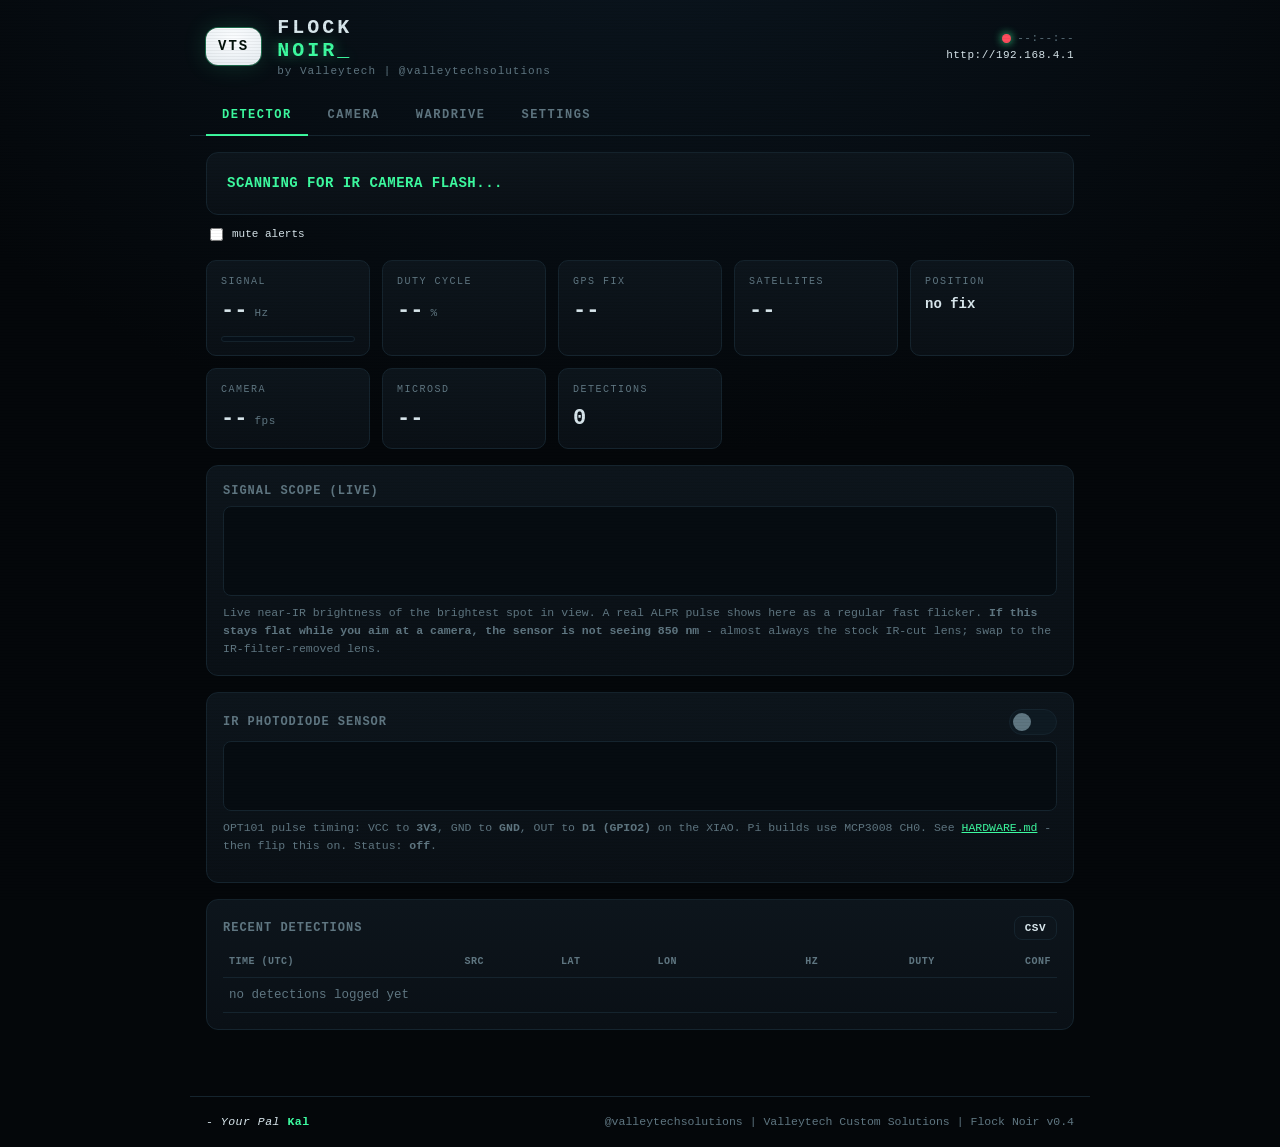
==== web/index.html @ d38ac33b "Keep the mobile dashboard within the viewport across system fonts" ====
<!doctype html><html lang="en"><head>
<meta charset="utf-8"><meta name="viewport" content="width=device-width,initial-scale=1">
<title>Flock Noir</title>
<style>
:root{
 --bg:#04070a; --panel:#0a1016; --panel2:#0d151c; --line:#15242e;
 --ink:#d8e6ec; --mut:#5f7681; --green:#3dfba0; --green-d:#1f7d54;
 --amber:#ffcb57; --red:#ff4d5e; --blue:#57b6ff;
 --mono:'JetBrains Mono','SFMono-Regular',ui-monospace,Menlo,Consolas,monospace;
}
*{box-sizing:border-box}
html,body{margin:0}
body{background:radial-gradient(120% 90% at 50% -10%,#0b1620 0%,var(--bg) 55%);
 color:var(--ink);font:14px/1.5 var(--mono);min-height:100vh;-webkit-font-smoothing:antialiased}
body::after{content:"";position:fixed;inset:0;pointer-events:none;z-index:9;
 background:repeating-linear-gradient(0deg,rgba(0,0,0,.16) 0 1px,transparent 1px 3px);opacity:.30}
a{color:var(--green)}
.wrap{max-width:900px;margin:0 auto;padding:0 16px 40px}

/* ---- top bar ---- */
header{display:flex;align-items:center;gap:16px;padding:16px 16px 12px;max-width:900px;margin:0 auto}
.brand-plate{flex:0 0 auto;background:radial-gradient(120% 120% at 50% 30%,#fbfdff 0%,#e8eef2 60%,#c9d3da 100%);
 border-radius:12px;padding:8px 12px;display:flex;align-items:center;justify-content:center;
 box-shadow:0 0 0 1px rgba(61,251,160,.35),0 0 24px rgba(61,251,160,.16),inset 0 1px 0 rgba(255,255,255,.7)}
.brand-plate img{height:52px;display:block}
.brand-txt{display:flex;flex-direction:column;line-height:1.15}
.brand-txt .co{font-size:20px;font-weight:800;letter-spacing:3px}
.brand-txt .pr{font-size:20px;font-weight:800;letter-spacing:3px;color:var(--green);
 text-shadow:0 0 14px rgba(61,251,160,.45)}
.brand-txt .pr .cur{animation:blink 1.1s steps(1) infinite}
.brand-txt .tag{font-size:11px;color:var(--mut);letter-spacing:1px;margin-top:3px}
.status{margin-left:auto;text-align:right;font-size:11px;color:var(--mut);letter-spacing:.5px}
.status .led{display:inline-block;width:9px;height:9px;border-radius:50%;background:var(--green-d);
 box-shadow:0 0 8px var(--green);margin-right:6px;vertical-align:middle}
.status .ip{color:var(--ink)}
@keyframes blink{50%{opacity:0}}

/* ---- tabs ---- */
.tabs{display:flex;gap:4px;border-bottom:1px solid var(--line);max-width:900px;margin:6px auto 0;padding:0 16px}
.tab{appearance:none;background:none;border:0;color:var(--mut);font:600 12px var(--mono);letter-spacing:1.5px;
 padding:12px 16px;cursor:pointer;border-bottom:2px solid transparent;margin-bottom:-1px}
.tab:hover{color:var(--ink)}
.tab.on{color:var(--green);border-bottom-color:var(--green)}
@media(max-width:480px){
 .tab{padding:12px 10px;font-size:11px}
 .row-head{flex-wrap:wrap;gap:6px}
 header{flex-wrap:wrap;gap:12px}
 .brand-txt{min-width:0;flex:1}
 .brand-txt .tag{overflow-wrap:anywhere}
 .status{flex-basis:100%;display:flex;justify-content:space-between;gap:8px;text-align:left}
 .grid>.field{min-width:0}
}

/* ---- cards / tiles ---- */
.card{background:linear-gradient(180deg,var(--panel2),var(--panel));border:1px solid var(--line);
 border-radius:12px;padding:16px;margin-top:16px}
.banner{border-radius:12px;padding:20px;margin-top:16px;border:1px solid var(--line);
 background:linear-gradient(180deg,var(--panel2),var(--panel));font-weight:700;letter-spacing:.5px;
 display:flex;align-items:center;gap:12px}
.banner .ico{font-size:22px}
.banner.clear{color:var(--green)}
.banner.clear .ico{color:var(--green-d)}
.banner.alert{background:linear-gradient(180deg,#2a0d12,#1a070b);border-color:var(--red);color:#ffd7db;
 animation:alarm 1s infinite}
@keyframes alarm{0%,100%{box-shadow:0 0 0 0 rgba(255,77,94,.55)}50%{box-shadow:0 0 0 10px rgba(255,77,94,0)}}
.grid{display:grid;grid-template-columns:repeat(auto-fit,minmax(150px,1fr));gap:12px;margin-top:16px}
.tile{background:linear-gradient(180deg,var(--panel2),var(--panel));border:1px solid var(--line);
 border-radius:10px;padding:13px 14px}
.tile .k{color:var(--mut);font-size:10px;letter-spacing:1.5px;text-transform:uppercase}
.tile .v{font-size:22px;font-weight:700;margin-top:5px}
.tile .v small{font-size:11px;color:var(--mut);font-weight:400;letter-spacing:.5px}
.tile.pos .v{font-size:14px}
.bar{height:6px;border-radius:6px;background:#071019;overflow:hidden;margin-top:9px;border:1px solid var(--line)}
.bar>i{display:block;height:100%;width:0;background:linear-gradient(90deg,var(--green-d),var(--green),var(--amber),var(--red));
 transition:width .3s}
.ok{color:var(--green)}.no{color:var(--red)}.dim{color:var(--mut)}

table{width:100%;border-collapse:collapse;font-size:12.5px;margin-top:4px}
th,td{text-align:left;padding:8px 6px;border-bottom:1px solid var(--line)}
th{color:var(--mut);font-weight:600;letter-spacing:.5px;text-transform:uppercase;font-size:10px}
td.right,th.right{text-align:right}
.row-head{display:flex;align-items:center;margin-bottom:6px}
.row-head strong{letter-spacing:1px;font-size:12px;color:var(--mut);text-transform:uppercase}

.btn{appearance:none;display:inline-block;padding:8px 14px;border:1px solid var(--line);border-radius:8px;
 color:var(--ink);text-decoration:none;background:var(--panel2);font:600 12px var(--mono);letter-spacing:.5px;cursor:pointer}
.btn:hover{border-color:var(--green);color:var(--green)}
.btn.primary{background:var(--green);color:#04120b;border-color:var(--green)}
.btn.primary:hover{filter:brightness(1.1);color:#04120b}
.btn.ghost{background:none}
.btn.sm{padding:5px 10px;font-size:11px}

/* ---- settings ---- */
.field{margin:14px 0}
.field label{display:block;color:var(--mut);font-size:11px;letter-spacing:1px;text-transform:uppercase;margin-bottom:6px}
input[type=text],input[type=number],select,textarea{width:100%;background:#060c11;border:1px solid var(--line);border-radius:8px;
 color:var(--ink);font:13px var(--mono);padding:9px 10px}
input[type=text]:focus,input[type=number]:focus,select:focus,textarea:focus{outline:none;border-color:var(--green)}
textarea{resize:vertical;min-height:52px}
.switch{position:relative;display:inline-block;width:48px;height:26px}
.switch input{display:none}
.slider{position:absolute;inset:0;background:#0e1a22;border:1px solid var(--line);border-radius:26px;transition:.2s}
.slider:before{content:"";position:absolute;height:18px;width:18px;left:3px;top:3px;background:var(--mut);border-radius:50%;transition:.2s}
.switch input:checked+.slider{background:rgba(61,251,160,.18);border-color:var(--green)}
.switch input:checked+.slider:before{transform:translateX(22px);background:var(--green)}
.tone{border:1px solid var(--line);border-radius:10px;padding:12px;margin-top:12px;background:#070d12}
.tone.alert-on{border-color:var(--green);box-shadow:0 0 0 1px rgba(61,251,160,.25)}
.tone .thead{display:flex;align-items:center;gap:10px;margin-bottom:8px}
.tone .thead .idx{color:var(--mut);font-size:11px}
.tone .thead .grow{flex:1}
.radio{display:inline-flex;align-items:center;gap:6px;color:var(--mut);font-size:11px;cursor:pointer}
.radio input{accent-color:var(--green)}
.presets{display:flex;flex-wrap:wrap;gap:8px;margin-top:10px}
.chip{border:1px dashed var(--line);border-radius:20px;padding:5px 12px;font-size:11px;color:var(--mut);cursor:pointer;background:none}
.chip:hover{border-color:var(--green);color:var(--green)}
.hint{color:var(--mut);font-size:11.5px;line-height:1.6;margin-top:10px}
.hint code{color:var(--amber)}
.toast{position:fixed;bottom:20px;left:50%;transform:translateX(-50%) translateY(30px);opacity:0;
 background:var(--green);color:#04120b;font-weight:700;padding:10px 18px;border-radius:8px;transition:.25s;z-index:20}
.toast.show{opacity:1;transform:translateX(-50%) translateY(0)}

footer{max-width:900px;margin:26px auto 0;padding:16px;border-top:1px solid var(--line);
 display:flex;align-items:center;flex-wrap:wrap;gap:8px;color:var(--mut);font-size:11.5px}
footer .sig{color:var(--ink);font-style:italic;letter-spacing:.5px}
footer .sig b{color:var(--green);font-style:normal}
footer .spacer{flex:1}
/* ---- live camera view ---- */
.cam-wrap{position:relative;margin-top:14px;max-width:560px;background:#000;border:1px solid var(--line);
 border-radius:10px;overflow:hidden;aspect-ratio:4/3;display:flex;align-items:center;justify-content:center}
.cam-wrap #cam{width:100%;height:100%;object-fit:contain;image-rendering:pixelated;display:block}
.cam-wrap #cam:not([src]){opacity:0}
.cam-hud{position:absolute;top:0;left:0;right:0;display:flex;gap:8px;padding:8px 10px;font-size:11px;
 letter-spacing:1.5px;color:var(--green);pointer-events:none;
 background:linear-gradient(180deg,rgba(0,0,0,.55),transparent)}
.cam-hud .grow{flex:1}
.cam-mark{position:absolute;right:8px;bottom:8px;padding:3px 5px;border-radius:6px;opacity:.9;
 background:radial-gradient(120% 120% at 50% 40%,rgba(246,249,251,.9),rgba(219,227,233,.72));
 box-shadow:0 0 0 1px rgba(61,251,160,.35),0 1px 5px rgba(0,0,0,.5)}
.cam-mark img{height:18px;display:block}
.rec-bar{display:flex;align-items:center;gap:12px;margin-top:14px}
#recBtn.on{background:var(--red);border-color:var(--red);color:#fff;animation:alarm 1.2s infinite}
.recfile{display:flex;align-items:center;gap:10px;padding:7px 0;border-bottom:1px solid var(--line);color:var(--ink)}
.recfile a{margin-left:auto}
[hidden]{display:none!important}
</style></head><body>

<header>
  <div class="brand-plate"><img src="/logo.png" alt="Flock Noir"
       onerror="this.parentNode.innerHTML='<span style=&quot;color:#04120b;font-weight:800;letter-spacing:2px&quot;>VTS</span>'"></div>
  <div class="brand-txt">
    <span class="co">FLOCK</span>
    <span class="pr">NOIR<span class="cur">_</span></span>
    <span class="tag">by Valleytech | @valleytechsolutions</span>
  </div>
  <div class="status">
    <div><span class="led" id="led"></span><span id="clock">--:--:--</span></div>
    <div class="ip">http://192.168.4.1</div>
  </div>
</header>

<div class="tabs">
  <button class="tab on" data-tab="detector">DETECTOR</button>
  <button class="tab" data-tab="camera">CAMERA</button>
  <button class="tab" data-tab="wardrive">WARDRIVE</button>
  <button class="tab" data-tab="settings">SETTINGS</button>
</div>

<div class="wrap">
  <!-- ============ DETECTOR ============ -->
  <section id="detector">
    <div id="banner" class="banner clear">
      <span id="bannerTxt">SCANNING FOR IR CAMERA FLASH...</span></div>

    <div style="display:flex;align-items:center;gap:16px;margin-top:10px;font-size:11px;color:var(--mut);flex-wrap:wrap">
      <label class="radio" style="color:var(--ink)"><input type="checkbox" id="mute"> mute alerts</label>
      <span id="sysInfo"></span>
    </div>

    <div class="grid">
      <div class="tile"><div class="k">Signal</div><div class="v" id="freq">--<small> Hz</small></div>
        <div class="bar"><i id="conf"></i></div></div>
      <div class="tile"><div class="k">Duty Cycle</div><div class="v" id="duty">--<small> %</small></div></div>
      <div class="tile"><div class="k">GPS Fix</div><div class="v" id="fix">--</div></div>
      <div class="tile"><div class="k">Satellites</div><div class="v" id="sats">--</div></div>
      <div class="tile pos"><div class="k">Position</div><div class="v" id="pos">no fix</div></div>
      <div class="tile"><div class="k">Camera</div><div class="v" id="fps">--<small> fps</small></div></div>
      <div class="tile"><div class="k">microSD</div><div class="v" id="sd">--</div></div>
      <div class="tile"><div class="k">Detections</div><div class="v" id="count">0</div></div>
    </div>

    <div class="card">
      <div class="row-head"><strong>Signal scope (live)</strong>
        <span style="flex:1"></span>
        <span class="dim" id="sigMeta" style="font-size:11px"></span></div>
      <canvas id="wave" width="880" height="90"
        style="width:100%;height:90px;display:block;background:#060c11;border:1px solid var(--line);border-radius:8px"></canvas>
      <div class="hint" style="margin-top:8px">Live near-IR brightness of the brightest spot in view. A real ALPR pulse
        shows here as a regular fast flicker. <b>If this stays flat while you aim at a camera, the sensor is not seeing
        850 nm</b> - almost always the stock IR-cut lens; swap to the IR-filter-removed lens.</div>
    </div>

    <div class="card">
      <div class="row-head"><strong>IR photodiode sensor</strong>
        <span style="flex:1"></span>
        <span class="dim" id="irMeta" style="font-size:11px;margin-right:12px"></span>
        <label class="switch"><input type="checkbox" id="irEn"><span class="slider"></span></label></div>
      <canvas id="irwave" width="880" height="70"
        style="width:100%;height:70px;display:block;background:#060c11;border:1px solid var(--line);border-radius:8px"></canvas>
      <div class="hint" style="margin-top:8px">OPT101 pulse timing: VCC to <b>3V3</b>, GND to <b>GND</b>, OUT to
        <b>D1 (GPIO2)</b> on the XIAO. Pi builds use MCP3008 CH0. See <a href="https://github.com/valleytechsolutions/Flock-Noir/blob/main/HARDWARE.md">HARDWARE.md</a> -
        then flip this on. Status: <b id="irStat">off</b>.</div>
      <div class="hint" id="irHealth"></div>
    </div>

    <div class="card">
      <div class="row-head"><strong>Recent detections</strong>
        <span class="spacer" style="flex:1"></span>
        <a class="btn sm" href="/api/log" download>CSV</a></div>
      <table><thead><tr><th>Time (UTC)</th><th>Src</th><th>Lat</th><th>Lon</th>
        <th class="right">Hz</th><th class="right">Duty</th><th class="right">Conf</th></tr></thead>
        <tbody id="rows"><tr><td colspan="7" class="dim">no detections logged yet</td></tr></tbody></table>
    </div>
  </section>

  <!-- ============ CAMERA ============ -->
  <section id="camera" hidden>
    <div class="card">
      <div class="row-head"><strong>Live NIR view</strong><span style="flex:1"></span>
        <button class="btn primary" id="camBtn">START LIVE VIEW</button></div>
      <div class="hint" style="margin-top:0">The camera runs grayscale at low fixed exposure <i>for detection</i>, so this is
        a <b>near-infrared view</b> - bright blobs are IR / light sources. Point it at a suspected ALPR and watch
        for a fast-flickering hot spot. Refreshes a few frames/sec so detection keeps running.</div>
      <div class="cam-wrap" id="camWrap">
        <img id="cam" alt="">
        <div class="cam-hud"><span id="camState">OFFLINE</span><span class="grow"></span><span id="camFps"></span></div>
        <div class="cam-mark"><img src="/logo.png" alt="VTS"></div>
      </div>

      <div class="rec-bar">
        <button class="btn" id="recBtn">REC</button>
        <label class="radio" style="color:var(--ink)"><input type="checkbox" id="recAudio"> with audio</label>
        <span id="recStat" class="dim" style="margin-left:auto"></span>
      </div>
      <div class="hint" style="margin-top:8px">Records to SD as MJPEG <b>AVI</b> (plays in VLC). "With audio" also
        writes a matching <b>WAV</b> from the onboard mic (same name) - combine them in any editor. Recording
        is the NIR view, same as above.</div>

      <div class="row-head" style="margin-top:14px"><strong>Recordings</strong>
        <span style="flex:1"></span><button class="btn sm ghost" id="recsRefresh">refresh</button></div>
      <div id="recsList" class="hint">-</div>
    </div>
  </section>

  <!-- ============ WARDRIVE ============ -->
  <section id="wardrive" hidden>
    <div class="card" id="radioCard" hidden>
      <div class="row-head"><strong>Radio intelligence</strong><span style="flex:1"></span><span id="radioHealth" class="dim"></span></div>
      <div class="hint">Passive WiFi and BLE signatures, drone Remote ID, and IR evidence in one session.
        <b>Field mode turns off the hotspot</b> and hops channels 1-11. Hold <b>BOOT for 1.5 seconds</b>
        to restore this dashboard. IR sampling continues in both modes.</div>
      <div class="grid">
        <div class="field"><label for="radioMode">Radio mode</label><select id="radioMode"><option value="dashboard">Dashboard</option><option value="field">Field / channel hopping</option></select></div>
        <div class="field"><label for="radioChannel">Dashboard channel (1-11)</label><input id="radioChannel" type="number" min="1" max="11" value="1"></div>
      </div>
      <div style="display:flex;gap:18px;margin-top:12px;flex-wrap:wrap">
        <label><input type="checkbox" id="radioBle" checked> BLE scanning</label>
        <label><input type="checkbox" id="radioCapture"> Save packet captures to SD</label>
      </div>
      <div class="field" style="margin-top:14px"><label for="radioWatch">Additional watchlist (one per line)</label>
        <textarea id="radioWatch" rows="3" maxlength="1024" placeholder="oui:B4:1E:52&#10;name:Penguin&#10;cid:034D&#10;svc:FC81"></textarea></div>
      <div class="field" style="margin-top:12px"><label for="radioTarget">Track a MAC address (RSSI tone; empty to stop)</label>
        <input id="radioTarget" type="text" maxlength="17" placeholder="AA:BB:CC:DD:EE:FF"></div>
      <div style="display:flex;gap:10px;flex-wrap:wrap;margin-top:14px">
        <button class="btn primary" id="radioSave">APPLY RADIO SETTINGS</button>
        <a class="btn" href="/api/radio/log" download>Radio events</a>
        <a class="btn" href="/api/radio/pcap" download>WiFi PCAP</a>
        <a class="btn" href="/api/radio/ble" download>BLE advertisements</a>
        <button class="btn ghost" id="radioFilesBtn">Saved sessions</button>
      </div>
      <div class="hint" id="radioCounts"></div><div class="hint" id="radioFiles"></div>
      <div style="overflow-x:auto"><table><thead><tr><th>Device / name</th><th>Evidence</th><th>RSSI</th><th>Age</th></tr></thead><tbody id="radioRows"></tbody></table></div>
      <div class="hint">OUI and company IDs are shared by unrelated devices. RSSI indicates received signal strength, not distance.
        An IR timing match plus a nearby radio candidate does not establish that they are the same device.</div>
      <div class="hint">Inspired by <a href="https://colonelpanic.tech/" target="_blank" rel="noopener">Colonel Panic</a> and
        <a href="https://github.com/colonelpanichacks/oui-spy-unified-blue" target="_blank" rel="noopener">OUI Spy Unified Blue</a>.</div>
    </div>
    <div class="card">
      <div class="row-head"><strong>WiFi wardriver (WiGLE)</strong>
        <span style="flex:1"></span>
        <label class="switch"><input type="checkbox" id="wdEn"><span class="slider"></span></label></div>
      <div class="hint" style="margin-top:0">Logs nearby 2.4&nbsp;GHz WiFi APs to a
        <b>separate</b> WiGLE-format CSV (<code>/wardrive/wigle_*.csv</code>), GPS-tagged -
        upload straight to wigle.net. Runs alongside IR detection. Dashboard mode pauses
        full-channel surveys while a phone is connected; current-channel sniffing continues.
        In field mode, beacons are logged as the radio hops. Enable this toggle before driving.</div>

      <div class="grid">
        <div class="tile"><div class="k">APs (last scan)</div><div class="v" id="wdTotal">--</div></div>
        <div class="tile"><div class="k">New (last scan)</div><div class="v" id="wdNew">--</div></div>
        <div class="tile"><div class="k">Rows logged</div><div class="v" id="wdLogged">0</div></div>
        <div class="tile"><div class="k">Status</div><div class="v" id="wdStat">idle</div></div>
      </div>

      <div style="margin-top:16px"><a class="btn" href="/api/wardrive.csv" download>WiGLE CSV</a></div>
      <div class="hint" id="wdFixNote"></div>
    </div>
  </section>

  <!-- ============ SETTINGS ============ -->
  <section id="settings" hidden>
    <div class="card">
      <div class="row-head"><strong>Buzzer &amp; alert tones</strong>
        <span style="flex:1"></span>
        <label class="switch"><input type="checkbox" id="buzEn"><span class="slider"></span></label></div>
      <div class="hint" style="margin-top:0">Plays the selected tone when an ALPR IR flash is detected. Use a
        <b>passive piezo buzzer</b> on <code>GPIO1 (D0)</code> to GND. Tones are stored on the device.</div>

      <div id="tones"></div>

      <div class="presets" id="presets"></div>

      <div style="margin-top:16px;display:flex;gap:10px">
        <button class="btn primary" id="save">SAVE TO DEVICE</button>
        <button class="btn ghost" id="addTone">+ ADD TONE</button>
      </div>

      <div class="hint"><b>RTTTL format:</b> <code>name:d=4,o=6,b=180:notes</code> -
        <code>d</code> default duration, <code>o</code> octave, <code>b</code> BPM; notes like
        <code>8c6</code>, <code>16g#</code>, <code>p</code> (pause), <code>.</code> dotted.
        Hit <b>Test</b> to preview any tone through the buzzer.</div>
    </div>
  </section>
</div>

<footer>
  <span class="sig">- Your Pal <b>Kal</b></span>
  <span class="spacer"></span>
  <span>@valleytechsolutions | Valleytech Custom Solutions | Flock Noir v0.4</span>
</footer>

<div class="toast" id="toast"></div>

<script>
const $=s=>document.querySelector(s), $$=s=>[...document.querySelectorAll(s)];
function fmt(x,d){return (x==null||isNaN(x))?'--':Number(x).toFixed(d);}
function toast(m){const t=$('#toast');t.textContent=m;t.classList.add('show');setTimeout(()=>t.classList.remove('show'),1600);}
const _wctx={};
function drawWaveOn(id,arr,color){
  const c=document.getElementById(id); if(!c)return;
  if(!_wctx[id])_wctx[id]=c.getContext('2d');
  const ctx=_wctx[id],W=c.width,H=c.height;
  ctx.clearRect(0,0,W,H);
  ctx.strokeStyle='rgba(95,118,129,.25)';ctx.lineWidth=1;
  ctx.beginPath();ctx.moveTo(0,H-1);ctx.lineTo(W,H-1);ctx.stroke();
  if(!arr||!arr.length)return;
  ctx.strokeStyle=color||'#3dfba0';ctx.lineWidth=2;ctx.beginPath();
  for(let i=0;i<arr.length;i++){
    const x=arr.length>1?i/(arr.length-1)*W:0;
    const y=H-4-(arr[i]/100)*(H-8);
    i?ctx.lineTo(x,y):ctx.moveTo(x,y);
  }
  ctx.stroke();
}

/* ---- tabs ---- */
const SECTIONS=['detector','camera','wardrive','settings'];
$$('.tab').forEach(b=>b.onclick=()=>{
  $$('.tab').forEach(x=>x.classList.toggle('on',x===b));
  SECTIONS.forEach(s=>$('#'+s).hidden = b.dataset.tab!==s);
  if(b.dataset.tab!=='camera') camStop();     // don't stream when not viewing
  if(b.dataset.tab==='camera') loadRecs();
  if(b.dataset.tab==='settings') loadSettings();
});

/* ---- recording ---- */
async function loadRecs(){
  try{const a=await (await fetch('/api/recs',{cache:'no-store'})).json();
    $('#recsList').innerHTML = a.length ? a.map(f=>
      '<div class="recfile"><span>'+f.name+'</span><span class="dim">'+(f.size/1024).toFixed(0)+
      ' KB</span><a class="btn sm" href="/api/rec/get?f='+encodeURIComponent(f.name)+'" download>get</a></div>'
      ).join('') : '<span class="dim">no recordings yet</span>';
  }catch(e){}
}
$('#recsRefresh').onclick=loadRecs;
$('#recBtn').onclick=async()=>{
  const recording=$('#recBtn').classList.contains('on');
  if(!recording){
    const wa=$('#recAudio').checked?'1':'0';
    const r=await (await fetch('/api/rec',{method:'POST',
      headers:{'Content-Type':'application/x-www-form-urlencoded'},body:'action=start&audio='+wa})).json();
    if(r.ok){ if(!camOn)$('#camBtn').click(); }
    else toast('record failed - SD card in?');
  } else {
    await fetch('/api/rec',{method:'POST',
      headers:{'Content-Type':'application/x-www-form-urlencoded'},body:'action=stop'});
    setTimeout(loadRecs,700);
  }
};

/* ---- live camera view ---- */
let camOn=false, camFrames=0, camT0=0;
const camImg=$('#cam');
function camStop(){camOn=false;$('#camBtn').innerHTML='START LIVE VIEW';
  $('#camState').textContent='OFFLINE';$('#camFps').textContent='';camImg.removeAttribute('src');}
function camNext(){if(camOn)camImg.src='/api/frame.jpg?t='+Date.now();}
camImg.onload=()=>{if(!camOn)return;camFrames++;const n=performance.now();
  if(n-camT0>=1000){$('#camFps').textContent=camFrames+' fps';camFrames=0;camT0=n;}
  setTimeout(camNext,50);};
camImg.onerror=()=>{if(camOn)setTimeout(camNext,400);};
$('#camBtn').onclick=()=>{camOn=!camOn;
  if(camOn){$('#camBtn').innerHTML='STOP';$('#camState').textContent='LIVE';
    camT0=performance.now();camFrames=0;camNext();}
  else camStop();};
$('#wdEn').onchange=()=>fetch('/api/wardrive',{method:'POST',
  headers:{'Content-Type':'application/x-www-form-urlencoded'},
  body:'en='+($('#wdEn').checked?'1':'0')});
const post=(u,en)=>fetch(u,{method:'POST',headers:{'Content-Type':'application/x-www-form-urlencoded'},body:'en='+(en?'1':'0')});
$('#mute').onchange=()=>post('/api/mute',$('#mute').checked);
$('#irEn').onchange=()=>post('/api/irsensor',$('#irEn').checked);

/* ---- detector polling ---- */
let blink=0;
async function tick(){
  try{
    const s=await (await fetch('/api/status',{cache:'no-store'})).json();
    $('#led').style.background=(blink^=1)?'var(--green)':'var(--green-d)';
    const b=$('#banner');
    if(s.irDet){b.className='banner alert';
      $('#bannerTxt').textContent=(s.radioNearby?'IR + RADIO NEARBY':'IR TIMING MATCH')+'  -  '+fmt(s.irFreq,1)+' Hz, '+fmt(s.irDuty*100,0)+'% duty';}
    else if(s.detected){b.className='banner alert';
      $('#bannerTxt').textContent='CAMERA PULSE PATTERN  -  '+fmt(s.freq,1)+' Hz, '+fmt(s.duty*100,0)+'% duty, conf '+fmt(s.confidence,2);}
    else{b.className='banner clear';$('#bannerTxt').textContent='SCANNING FOR IR CAMERA FLASH...';}
    $('#freq').innerHTML=fmt(s.freq,1)+'<small> Hz</small>';
    $('#duty').innerHTML=fmt(s.duty*100,0)+'<small> %</small>';
    $('#conf').style.width=Math.round((s.confidence||0)*100)+'%';
    // GPS health: chars prove the module is wired + talking
    if(!(s.gpsChars>0)) $('#fix').innerHTML='<span class="no">NO DATA</span>';
    else if(s.fix)      $('#fix').innerHTML='<span class="ok">FIX</span>';
    else                $('#fix').innerHTML='<span style="color:var(--amber)">acquiring</span>';
    $('#sats').innerHTML=(s.sats??'--')+' <small style="color:var(--mut)">hdop '+fmt(s.hdop,1)+'</small>';
    $('#pos').textContent=s.fix?(fmt(s.lat,6)+', '+fmt(s.lon,6)):(s.gpsChars>0?'searching...':'no gps');
    // live signal scope (camera)
    drawWaveOn('wave',s.wave||[],'#3dfba0');
    $('#sigMeta').textContent='amp '+(s.amp??0)+'  |  '+fmt(s.freq,1)+' Hz';
    // IR photodiode sensor
    if(document.activeElement!==$('#irEn'))$('#irEn').checked=!!s.irEn;
    drawWaveOn('irwave',s.irWave||[],s.irDet?'#ff4d5e':'#57b6ff');
    $('#irMeta').textContent=(s.irEn?('amp '+(s.irAmp??0)+'  |  '+fmt(s.irFreq,1)+' Hz'):'');
    $('#irStat').innerHTML = !s.irEn ? 'off'
      : (s.irDet ? '<span class="no">PULSE DETECTED</span>'
        : (s.irPresent ? '<span class="ok">sampling - verify response to light</span>'
          : '<span style="color:var(--amber)">armed - no sensor signal</span>'));
    $('#irHealth').textContent=s.irSampleHz==null?'':
      'Sampling '+fmt(s.irSampleHz,0)+' Hz | pulse '+fmt(s.irPulseMs,1)+' ms | raw '+s.irRaw+
      ' | baseline '+s.irBaseline+' | noise '+fmt(s.irNoise,1)+' | gaps '+s.irGaps+
      (s.irClipped?' | ADC CLIPPING - reduce incoming light':'');
    // system / QoL
    if(document.activeElement!==$('#mute'))$('#mute').checked=!!s.muted;
    const up=s.uptime||0, hh=Math.floor(up/3600), mm=Math.floor((up%3600)/60);
    $('#sysInfo').textContent='uptime '+hh+'h '+mm+'m  |  SD '+(s.sdFree??'?')+'/'+(s.sdTotal??'?')+' MB free';
    $('#fps').innerHTML=fmt(s.fps,0)+'<small> fps</small>';
    $('#sd').innerHTML=s.sd?'<span class="ok">ready</span>':'<span class="no">no card</span>';
    $('#count').textContent=s.logged??0;
    // recording button/state
    if(s.rec){$('#recBtn').classList.add('on');
      $('#recBtn').innerHTML='STOP '+(s.recSecs||0)+'s';
      $('#recStat').textContent=(s.recAudio?'video+audio ':'video ')+(s.recFrames||0)+' frames';}
    else{$('#recBtn').classList.remove('on');$('#recBtn').innerHTML='REC';$('#recStat').textContent='';}
    // wardrive tiles
    $('#wdTotal').textContent=s.wdTotal??'--';
    $('#wdNew').textContent=s.wdNew??'--';
    $('#wdLogged').textContent=s.wdLogged??0;
    $('#wdStat').innerHTML=s.wd?(s.wdScan?'<span class="ok">scanning</span>':'<span class="ok">on</span>'):'<span class="dim">off</span>';
    if(document.activeElement!==$('#wdEn'))$('#wdEn').checked=!!s.wd;
    $('#wdFixNote').innerHTML=s.fix?'':'<b class="no">No GPS fix</b> - WiGLE logging waits for a current position fix.';
    if(s.time)$('#clock').textContent=s.time.replace('T',' ').replace('Z','');
    const rows=$('#rows');
    if(s.recent&&s.recent.length){rows.innerHTML=s.recent.map(a=>
      '<tr><td>'+a.t+'</td><td>'+escapeHtml((a.src||'')+(a.evidence?' / '+a.evidence:''))+'</td><td>'+fmt(a.lat,6)+'</td><td>'+fmt(a.lon,6)+
      '</td><td class="right ok">'+fmt(a.hz,1)+'</td><td class="right">'+fmt(a.duty*100,0)+
      '%</td><td class="right">'+fmt(a.conf,2)+'</td></tr>').join('');}
  }catch(e){$('#led').style.background='var(--red)';}
}
setInterval(tick,500); tick();

/* ---- radio controls; shared Pi UI hides unsupported hardware ---- */
function escapeHtml(value){return String(value??'').replace(/[&<>"']/g,c=>({'&':'&amp;','<':'&lt;','>':'&gt;','"':'&quot;',"'":'&#39;'}[c]));}
let radioLoaded=false,radioBusy=false;
async function pollRadio(){
  if(radioBusy)return;radioBusy=true;
  try{
    const response=await fetch('/api/radio',{cache:'no-store'});
    if(!response.ok)return;
    const r=await response.json();if(!r.supported)return;
    $('#radioCard').hidden=false;
    if(!radioLoaded){
      $('#radioMode').value=r.mode;$('#radioChannel').value=r.channel;
      $('#radioBle').checked=r.ble;$('#radioCapture').checked=r.capture;
      $('#radioWatch').value=r.watch;$('#radioTarget').value=r.target;radioLoaded=true;
    }
    $('#radioHealth').textContent=r.mode+' | channel '+r.channel;
    $('#radioCounts').textContent='Packets '+r.packets+' | queue drops '+r.dropped+' | SD errors '+r.logErrors+
      (r.wifiReady?'':' | WiFi unavailable')+(r.ble && !r.bleReady?' | BLE unavailable':'')+
      (r.captureFull?' | Capture limit reached':'');
    if(!$('#wardrive').hidden){
      const devices=await (await fetch('/api/radio/devices',{cache:'no-store'})).json();
      $('#radioRows').innerHTML=devices.sort((a,b)=>b.tier-a.tier||a.ageMs-b.ageMs).slice(0,64).map(d=>
        '<tr><td>'+escapeHtml(d.mac)+'<br><span class="dim">'+escapeHtml(d.protocol+' '+(d.name||d.droneId||''))+
        '</span></td><td>'+escapeHtml(d.category||'Advertisement')+'<br><span class="dim">'+escapeHtml(d.method)+
        '</span></td><td>'+d.rssi+' dBm</td><td>'+fmt(d.ageMs/1000,1)+'s</td></tr>').join('');
    }
  }catch(e){}finally{radioBusy=false;}
}
$('#radioSave').onclick=async()=>{
  const body=new URLSearchParams({mode:$('#radioMode').value,channel:$('#radioChannel').value,
    ble:$('#radioBle').checked?'1':'0',capture:$('#radioCapture').checked?'1':'0',
    watch:$('#radioWatch').value,target:$('#radioTarget').value.trim()});
  try{
    const response=await fetch('/api/radio',{method:'POST',body});
    if(!response.ok){toast('Invalid radio settings or storage failure');return;}
    toast($('#radioMode').value==='field'?'Field mode: hold BOOT to return':'Radio settings saved');
  }catch(e){toast('Could not save radio settings');}
};
$('#radioFilesBtn').onclick=async()=>{
  try{
    const files=await (await fetch('/api/radio/files')).json();
    $('#radioFiles').innerHTML=files.length?files.map(f=>'<a href="/api/radio/file?name='+
      encodeURIComponent(f.name)+'" download>'+escapeHtml(f.name)+'</a> ('+f.size+' bytes)').join('<br>'):'No saved radio sessions';
  }catch(e){toast('Could not load sessions');}
};
setInterval(pollRadio,2500);pollRadio();

/* ---- settings ---- */
const PRESETS={
 'Power Rangers':'MMPR:d=16,o=7,b=400:c#8,p,c#8,p,b,c#8,p,e8,p,c#8',
 'Nokia':'Nokia:d=4,o=5,b=225:8e6,8d6,f#,g#,8c#6,8b,d,e,8b,8a,c#,e,2a',
 'Mario':'Mario:d=4,o=5,b=100:16e6,16e6,32p,8e6,16c6,8e6,8g6,8p,8g',
 'Alarm':'Alarm:d=8,o=6,b=180:c,p,c,p,c7,p,c7,p,g,p,g',
 'Chirp':'Chirp:d=32,o=7,b=200:c,p,c,p,c'
};
let MAXTONES=5;
function toneCard(i,name,rtttl,isAlert){
 return '<div class="tone'+(isAlert?' alert-on':'')+'" data-i="'+i+'">'+
  '<div class="thead"><span class="idx">#'+i+'</span>'+
   '<input type="text" class="tname grow" value="'+(name||'').replace(/"/g,'&quot;')+'" placeholder="tone name">'+
   '<label class="radio"><input type="radio" name="alertIdx" value="'+i+'" '+(isAlert?'checked':'')+'>ALERT</label>'+
   '<button class="btn sm test">Test</button>'+
   '<button class="btn sm ghost del">x</button></div>'+
  '<textarea class="trtttl" spellcheck="false">'+(rtttl||'')+'</textarea></div>';
}
async function loadSettings(){
 const s=await (await fetch('/api/settings',{cache:'no-store'})).json();
 MAXTONES=s.max||5;
 $('#buzEn').checked=!!s.enabled;
 $('#tones').innerHTML=s.tones.map((t,i)=>toneCard(i,t.name,t.rtttl,i===s.alertIdx)).join('');
 $('#presets').innerHTML='<span class="dim" style="align-self:center;font-size:11px">presets:</span>'+
   Object.keys(PRESETS).map(k=>'<button class="chip" data-p="'+k+'">'+k+'</button>').join('');
 bindSettings();
}
function bindSettings(){
 $$('#tones .test').forEach(b=>b.onclick=e=>{
   const rt=e.target.closest('.tone').querySelector('.trtttl').value;
   fetch('/api/test',{method:'POST',headers:{'Content-Type':'application/x-www-form-urlencoded'},
     body:'rtttl='+encodeURIComponent(rt)});toast('testing...');});
 $$('#tones .del').forEach(b=>b.onclick=e=>{
   if($$('#tones .tone').length<=1){toast('keep at least one');return;}
   e.target.closest('.tone').remove();renumber();});
 $$('#tones .radio input').forEach(r=>r.onchange=()=>{
   $$('#tones .tone').forEach(t=>t.classList.toggle('alert-on',
     t.querySelector('.radio input').checked));});
 $$('#presets .chip').forEach(c=>c.onclick=()=>{
   if($$('#tones .tone').length>=MAXTONES){toast('max '+MAXTONES+' tones');return;}
   const i=$$('#tones .tone').length;
   $('#tones').insertAdjacentHTML('beforeend',toneCard(i,c.dataset.p,PRESETS[c.dataset.p],false));
   bindSettings();});
}
function renumber(){$$('#tones .tone').forEach((t,i)=>{t.dataset.i=i;
  t.querySelector('.idx').textContent='#'+i;t.querySelector('.radio input').value=i;});}
$('#addTone').onclick=()=>{
  if($$('#tones .tone').length>=MAXTONES){toast('max '+MAXTONES+' tones');return;}
  const i=$$('#tones .tone').length;
  $('#tones').insertAdjacentHTML('beforeend',toneCard(i,'Custom '+i,'Custom:d=8,o=6,b=180:c,e,g',false));
  bindSettings();};
$('#save').onclick=async()=>{
  const tones=$$('#tones .tone');
  const p=new URLSearchParams();
  p.set('enabled',$('#buzEn').checked?'1':'0');
  const sel=$('#tones .radio input:checked');
  p.set('alertIdx',sel?sel.value:'0');
  p.set('count',tones.length);
  tones.forEach((t,i)=>{p.set('nm'+i,t.querySelector('.tname').value);
                        p.set('rt'+i,t.querySelector('.trtttl').value);});
  await fetch('/api/settings',{method:'POST',
    headers:{'Content-Type':'application/x-www-form-urlencoded'},body:p.toString()});
  toast('saved to device');renumber();
};
</script></body></html>
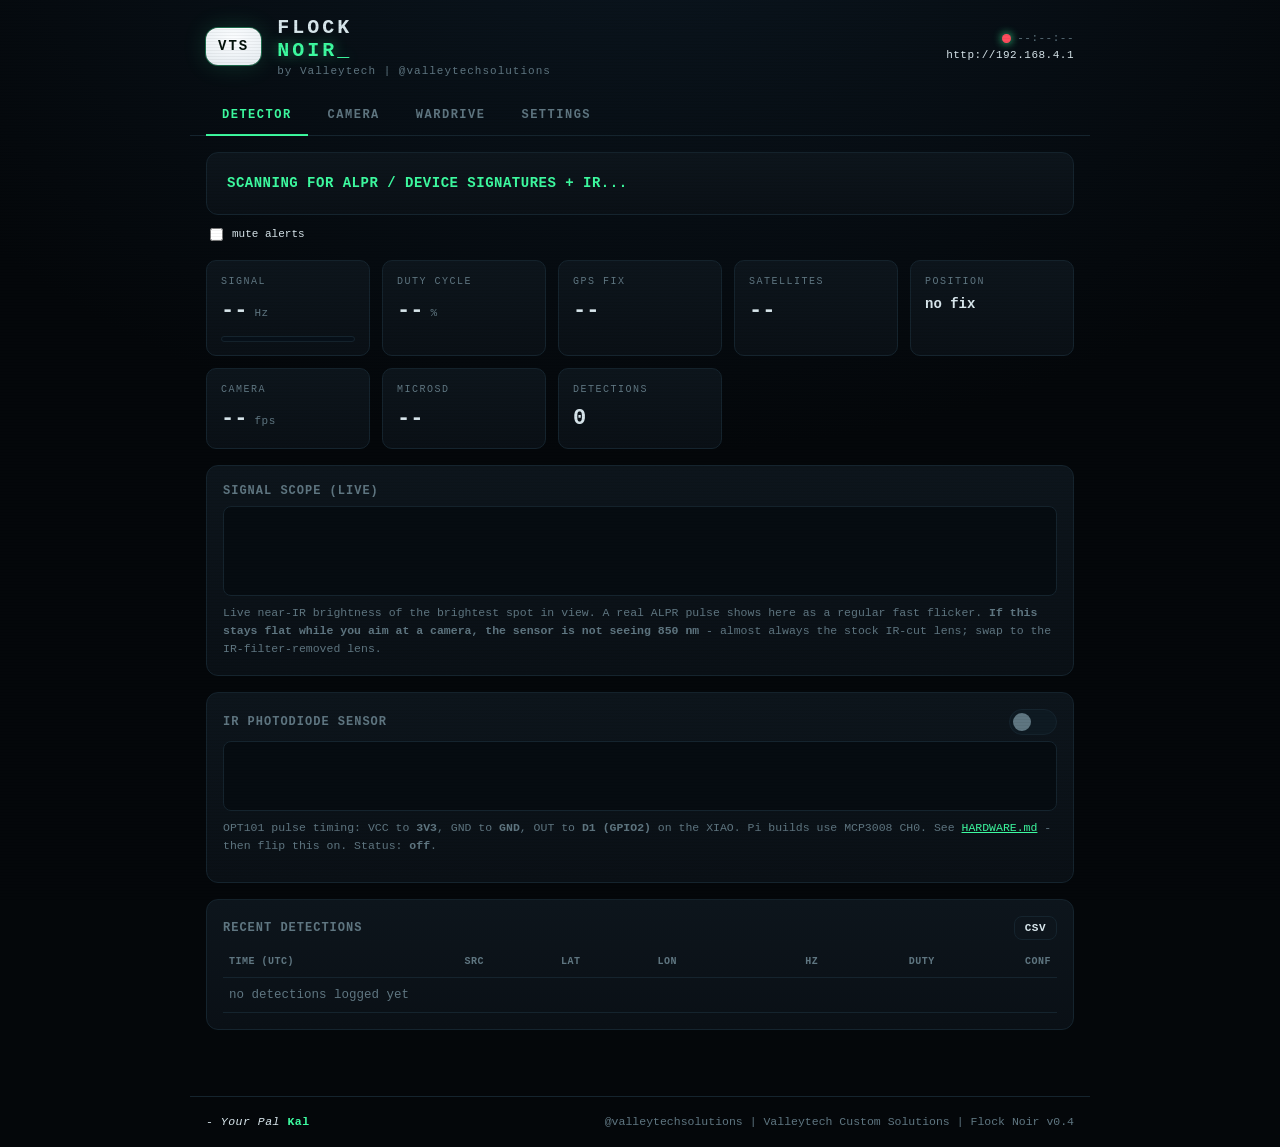
==== commit 37907ae0: "Add Flock-You device alerts and restore clear VGA camera capture" ====
--- a/web/index.html
+++ b/web/index.html
@@ -127,7 +127,7 @@
 /* ---- live camera view ---- */
 .cam-wrap{position:relative;margin-top:14px;max-width:560px;background:#000;border:1px solid var(--line);
  border-radius:10px;overflow:hidden;aspect-ratio:4/3;display:flex;align-items:center;justify-content:center}
-.cam-wrap #cam{width:100%;height:100%;object-fit:contain;image-rendering:pixelated;display:block}
+.cam-wrap #cam{width:100%;height:100%;object-fit:contain;image-rendering:auto;display:block}
 .cam-wrap #cam:not([src]){opacity:0}
 .cam-hud{position:absolute;top:0;left:0;right:0;display:flex;gap:8px;padding:8px 10px;font-size:11px;
  letter-spacing:1.5px;color:var(--green);pointer-events:none;
@@ -169,7 +169,7 @@
   <!-- ============ DETECTOR ============ -->
   <section id="detector">
     <div id="banner" class="banner clear">
-      <span id="bannerTxt">SCANNING FOR IR CAMERA FLASH...</span></div>
+      <span id="bannerTxt">SCANNING FOR ALPR / DEVICE SIGNATURES + IR...</span></div>
 
     <div style="display:flex;align-items:center;gap:16px;margin-top:10px;font-size:11px;color:var(--mut);flex-wrap:wrap">
       <label class="radio" style="color:var(--ink)"><input type="checkbox" id="mute"> mute alerts</label>
@@ -186,6 +186,16 @@
       <div class="tile"><div class="k">Camera</div><div class="v" id="fps">--<small> fps</small></div></div>
       <div class="tile"><div class="k">microSD</div><div class="v" id="sd">--</div></div>
       <div class="tile"><div class="k">Detections</div><div class="v" id="count">0</div></div>
+    </div>
+
+    <div class="card" id="detectorRadioCard" hidden>
+      <div class="row-head"><strong>ALPR / device detections</strong><span style="flex:1"></span>
+        <a class="btn sm" href="/api/radio/log" download>EVENT LOG</a></div>
+      <div class="hint" id="detectorRadioHealth"></div>
+      <div style="overflow-x:auto"><table><thead><tr><th>Device / name</th><th>Evidence</th><th>RSSI</th><th>Age</th></tr></thead>
+        <tbody id="detectorRadioRows"></tbody></table></div>
+      <div class="hint">Flock-You WiFi/BLE rules, Axon, Meta, Flipper Zero and Pineapple candidates are enabled automatically.
+        New device encounters play Mario when alerts are enabled. Tier 1 is a weak hint; signatures can be shared or spoofed.</div>
     </div>
 
     <div class="card">
@@ -227,7 +237,7 @@
     <div class="card">
       <div class="row-head"><strong>Live NIR view</strong><span style="flex:1"></span>
         <button class="btn primary" id="camBtn">START LIVE VIEW</button></div>
-      <div class="hint" style="margin-top:0">The camera runs grayscale at low fixed exposure <i>for detection</i>, so this is
+      <div class="hint" style="margin-top:0">Near-IR view (640×480 on XIAO) with fixed exposure <i>for detection</i>. This is
         a <b>near-infrared view</b> - bright blobs are IR / light sources. Point it at a suspected ALPR and watch
         for a fast-flickering hot spot. Refreshes a few frames/sec so detection keeps running.</div>
       <div class="cam-wrap" id="camWrap">
@@ -255,7 +265,7 @@
   <section id="wardrive" hidden>
     <div class="card" id="radioCard" hidden>
       <div class="row-head"><strong>Radio intelligence</strong><span style="flex:1"></span><span id="radioHealth" class="dim"></span></div>
-      <div class="hint">Passive WiFi and BLE signatures, drone Remote ID, and IR evidence in one session.
+      <div class="hint" id="radioModeHint">Passive WiFi and BLE signatures, drone Remote ID, and IR evidence in one session.
         <b>Field mode turns off the hotspot</b> and hops channels 1-11. Hold <b>BOOT for 1.5 seconds</b>
         to restore this dashboard. IR sampling continues in both modes.</div>
       <div class="grid">
@@ -312,7 +322,7 @@
       <div class="row-head"><strong>Buzzer &amp; alert tones</strong>
         <span style="flex:1"></span>
         <label class="switch"><input type="checkbox" id="buzEn"><span class="slider"></span></label></div>
-      <div class="hint" style="margin-top:0">Plays the selected tone when an ALPR IR flash is detected. Use a
+      <div class="hint" style="margin-top:0">Radio device alerts play the Mario phrase. The selected tone below plays for optical pulse matches. Use a
         <b>passive piezo buzzer</b> on <code>GPIO1 (D0)</code> to GND. Tones are stored on the device.</div>
 
       <div id="tones"></div>
@@ -405,7 +415,7 @@
 function camNext(){if(camOn)camImg.src='/api/frame.jpg?t='+Date.now();}
 camImg.onload=()=>{if(!camOn)return;camFrames++;const n=performance.now();
   if(n-camT0>=1000){$('#camFps').textContent=camFrames+' fps';camFrames=0;camT0=n;}
-  setTimeout(camNext,50);};
+  setTimeout(camNext,250);};
 camImg.onerror=()=>{if(camOn)setTimeout(camNext,400);};
 $('#camBtn').onclick=()=>{camOn=!camOn;
   if(camOn){$('#camBtn').innerHTML='STOP';$('#camState').textContent='LIVE';
@@ -429,7 +439,9 @@
       $('#bannerTxt').textContent=(s.radioNearby?'IR + RADIO NEARBY':'IR TIMING MATCH')+'  -  '+fmt(s.irFreq,1)+' Hz, '+fmt(s.irDuty*100,0)+'% duty';}
     else if(s.detected){b.className='banner alert';
       $('#bannerTxt').textContent='CAMERA PULSE PATTERN  -  '+fmt(s.freq,1)+' Hz, '+fmt(s.duty*100,0)+'% duty, conf '+fmt(s.confidence,2);}
-    else{b.className='banner clear';$('#bannerTxt').textContent='SCANNING FOR IR CAMERA FLASH...';}
+    else if(s.radioAlert){b.className='banner alert';
+      $('#bannerTxt').textContent=(s.radioAlert.alpr?(s.radioAlert.assessment||'possible_camera').replaceAll('_',' ').toUpperCase()+' / ':'')+s.radioAlert.category.toUpperCase()+' - '+s.radioAlert.method+' (tier '+s.radioAlert.tier+')';}
+    else{b.className='banner clear';$('#bannerTxt').textContent='SCANNING FOR ALPR / DEVICE SIGNATURES + IR...';}
     $('#freq').innerHTML=fmt(s.freq,1)+'<small> Hz</small>';
     $('#duty').innerHTML=fmt(s.duty*100,0)+'<small> %</small>';
     $('#conf').style.width=Math.round((s.confidence||0)*100)+'%';
@@ -460,7 +472,7 @@
     $('#sysInfo').textContent='uptime '+hh+'h '+mm+'m  |  SD '+(s.sdFree??'?')+'/'+(s.sdTotal??'?')+' MB free';
     $('#fps').innerHTML=fmt(s.fps,0)+'<small> fps</small>';
     $('#sd').innerHTML=s.sd?'<span class="ok">ready</span>':'<span class="no">no card</span>';
-    $('#count').textContent=s.logged??0;
+    $('#count').textContent=(s.logged||0)+(s.radioEvents||0);
     // recording button/state
     if(s.rec){$('#recBtn').classList.add('on');
       $('#recBtn').innerHTML='STOP '+(s.recSecs||0)+'s';
@@ -485,14 +497,17 @@
 
 /* ---- radio controls; shared Pi UI hides unsupported hardware ---- */
 function escapeHtml(value){return String(value??'').replace(/[&<>"']/g,c=>({'&':'&amp;','<':'&lt;','>':'&gt;','"':'&quot;',"'":'&#39;'}[c]));}
-let radioLoaded=false,radioBusy=false;
+let radioLoaded=false,radioBusy=false,radioHardware='xiao';
 async function pollRadio(){
   if(radioBusy)return;radioBusy=true;
   try{
     const response=await fetch('/api/radio',{cache:'no-store'});
     if(!response.ok)return;
     const r=await response.json();if(!r.supported)return;
+    radioHardware=r.hardware||'xiao';
+    if(r.modeHint)$('#radioModeHint').textContent=r.modeHint;
     $('#radioCard').hidden=false;
+    $('#detectorRadioCard').hidden=false;
     if(!radioLoaded){
       $('#radioMode').value=r.mode;$('#radioChannel').value=r.channel;
       $('#radioBle').checked=r.ble;$('#radioCapture').checked=r.capture;
@@ -501,13 +516,20 @@
     $('#radioHealth').textContent=r.mode+' | channel '+r.channel;
     $('#radioCounts').textContent='Packets '+r.packets+' | queue drops '+r.dropped+' | SD errors '+r.logErrors+
       (r.wifiReady?'':' | WiFi unavailable')+(r.ble && !r.bleReady?' | BLE unavailable':'')+
-      (r.captureFull?' | Capture limit reached':'');
-    if(!$('#wardrive').hidden){
+      (r.captureFull?' | Capture limit reached':'')+(r.detail?' | '+r.detail:'');
+    $('#detectorRadioHealth').textContent='Flock-You scanning | '+r.mode+' | channel '+r.channel+
+      ' | radio events '+(r.events||0)+(r.wifiReady?'':' | WiFi unavailable')+
+      (r.ble && r.bleReady?' | BLE scanning':' | BLE off / unavailable');
+    if(!$('#wardrive').hidden || !$('#detector').hidden){
       const devices=await (await fetch('/api/radio/devices',{cache:'no-store'})).json();
-      $('#radioRows').innerHTML=devices.sort((a,b)=>b.tier-a.tier||a.ageMs-b.ageMs).slice(0,64).map(d=>
+      const sorted=devices.sort((a,b)=>(b.alpr&&b.tier>=2?1:0)-(a.alpr&&a.tier>=2?1:0)||b.tier-a.tier||a.ageMs-b.ageMs);
+      const render=d=>
         '<tr><td>'+escapeHtml(d.mac)+'<br><span class="dim">'+escapeHtml(d.protocol+' '+(d.name||d.droneId||''))+
         '</span></td><td>'+escapeHtml(d.category||'Advertisement')+'<br><span class="dim">'+escapeHtml(d.method)+
-        '</span></td><td>'+d.rssi+' dBm</td><td>'+fmt(d.ageMs/1000,1)+'s</td></tr>').join('');
+        ' (tier '+escapeHtml(d.tier)+')</span></td><td>'+escapeHtml(d.rssi)+' dBm</td><td>'+fmt(d.ageMs/1000,1)+'s</td></tr>';
+      $('#radioRows').innerHTML=sorted.slice(0,64).map(render).join('');
+      $('#detectorRadioRows').innerHTML=sorted.filter(d=>d.tier>0).slice(0,8).map(render).join('')||
+        '<tr><td colspan="4" class="dim">No matching radio devices yet</td></tr>';
     }
   }catch(e){}finally{radioBusy=false;}
 }
@@ -518,7 +540,7 @@
   try{
     const response=await fetch('/api/radio',{method:'POST',body});
     if(!response.ok){toast('Invalid radio settings or storage failure');return;}
-    toast($('#radioMode').value==='field'?'Field mode: hold BOOT to return':'Radio settings saved');
+    toast($('#radioMode').value==='field'?(radioHardware==='pi'?'Monitor adapter hopping; dashboard stays on':'Field mode: hold BOOT to return'):'Radio settings saved');
   }catch(e){toast('Could not save radio settings');}
 };
 $('#radioFilesBtn').onclick=async()=>{
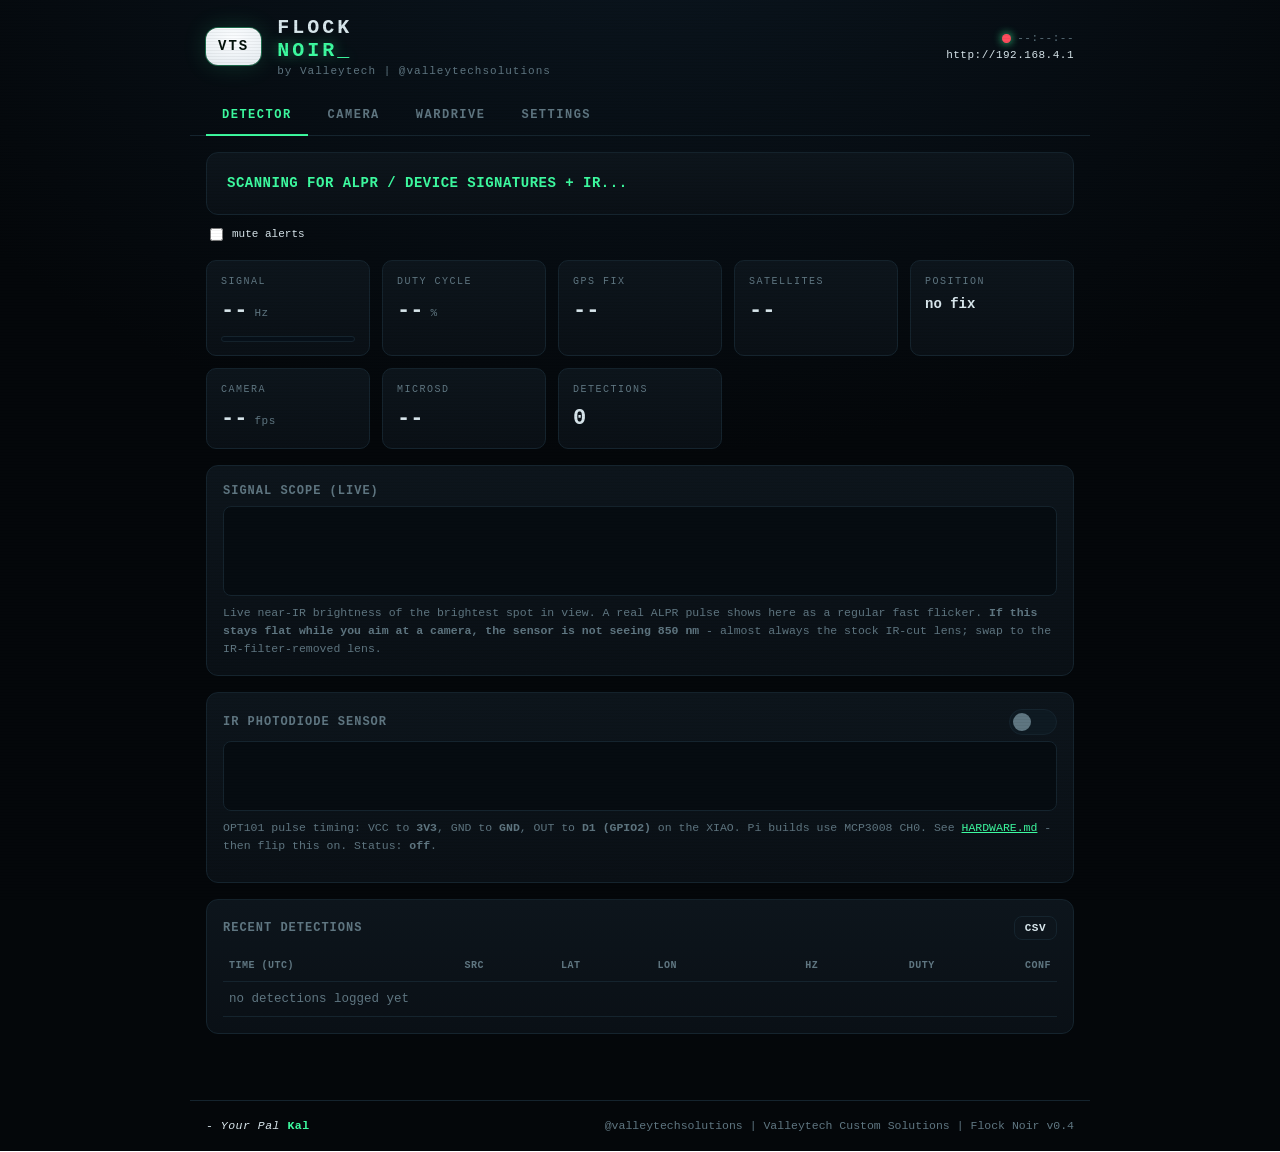
==== commit ed565a07: "Keep detection tables within phone screens for the 0.4.3 release" ====
--- a/web/index.html
+++ b/web/index.html
@@ -58,6 +58,7 @@
  background:linear-gradient(180deg,var(--panel2),var(--panel));font-weight:700;letter-spacing:.5px;
  display:flex;align-items:center;gap:12px}
 .banner .ico{font-size:22px}
+.banner>span{min-width:0;overflow-wrap:anywhere}
 .banner.clear{color:var(--green)}
 .banner.clear .ico{color:var(--green-d)}
 .banner.alert{background:linear-gradient(180deg,#2a0d12,#1a070b);border-color:var(--red);color:#ffd7db;
@@ -226,9 +227,9 @@
       <div class="row-head"><strong>Recent detections</strong>
         <span class="spacer" style="flex:1"></span>
         <a class="btn sm" href="/api/log" download>CSV</a></div>
-      <table><thead><tr><th>Time (UTC)</th><th>Src</th><th>Lat</th><th>Lon</th>
+      <div style="overflow-x:auto"><table><thead><tr><th>Time (UTC)</th><th>Src</th><th>Lat</th><th>Lon</th>
         <th class="right">Hz</th><th class="right">Duty</th><th class="right">Conf</th></tr></thead>
-        <tbody id="rows"><tr><td colspan="7" class="dim">no detections logged yet</td></tr></tbody></table>
+        <tbody id="rows"><tr><td colspan="7" class="dim">no detections logged yet</td></tr></tbody></table></div>
     </div>
   </section>
 
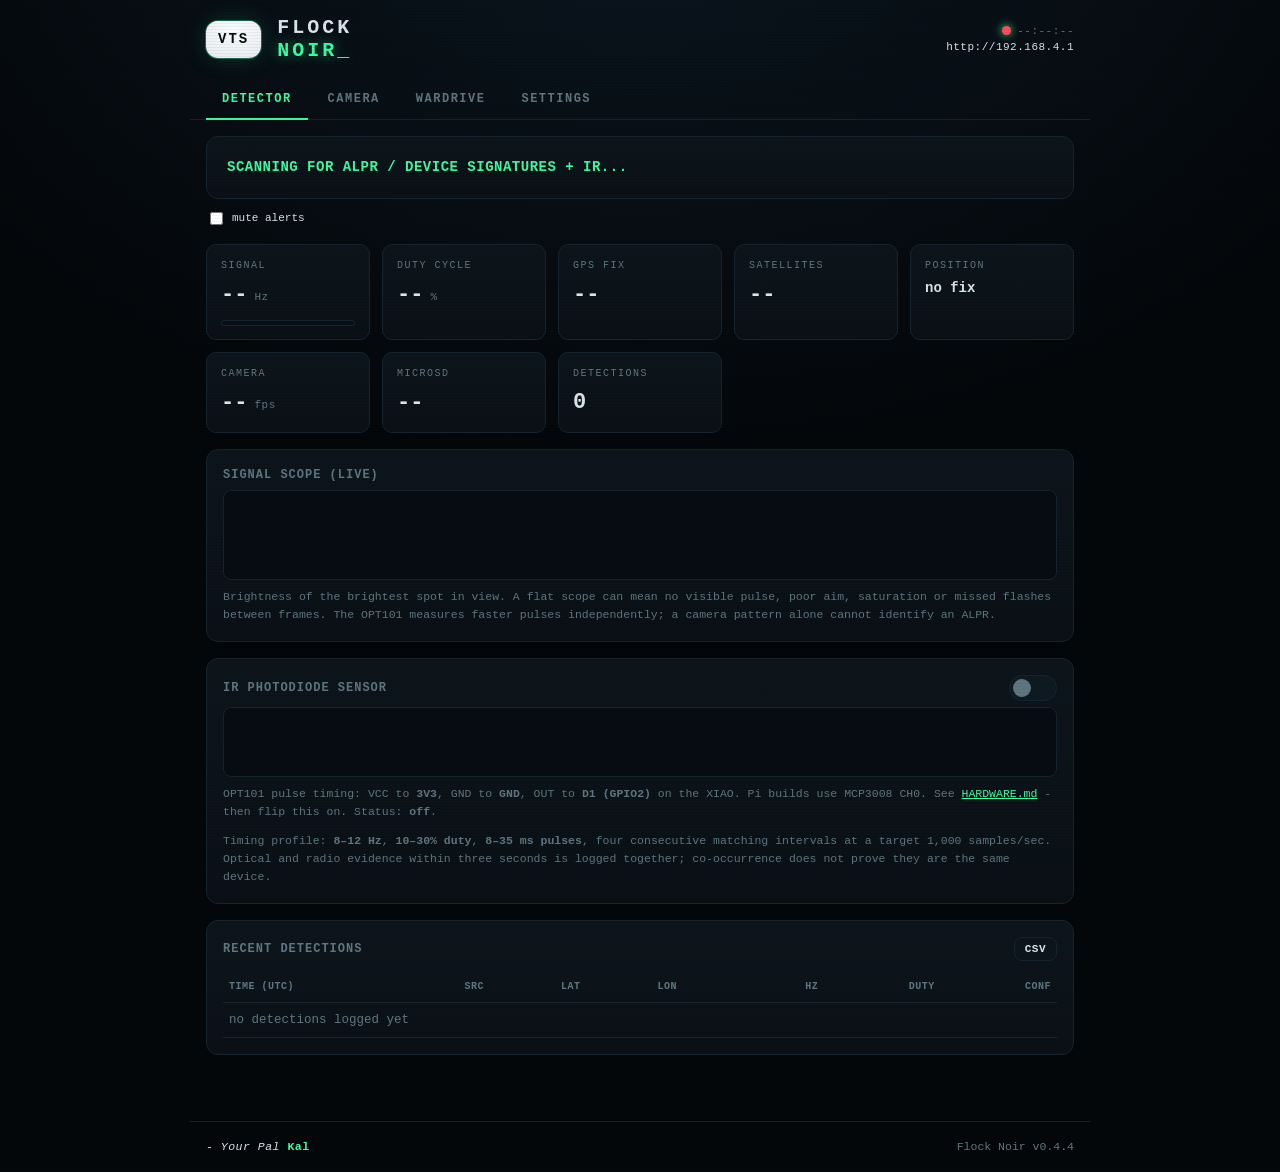
==== commit 3f61ba35: "Add per-device sounds and unified detection CSV; optimize camera analysis" ====
--- a/web/index.html
+++ b/web/index.html
@@ -105,7 +105,6 @@
 .switch input:checked+.slider{background:rgba(61,251,160,.18);border-color:var(--green)}
 .switch input:checked+.slider:before{transform:translateX(22px);background:var(--green)}
 .tone{border:1px solid var(--line);border-radius:10px;padding:12px;margin-top:12px;background:#070d12}
-.tone.alert-on{border-color:var(--green);box-shadow:0 0 0 1px rgba(61,251,160,.25)}
 .tone .thead{display:flex;align-items:center;gap:10px;margin-bottom:8px}
 .tone .thead .idx{color:var(--mut);font-size:11px}
 .tone .thead .grow{flex:1}
@@ -151,7 +150,6 @@
   <div class="brand-txt">
     <span class="co">FLOCK</span>
     <span class="pr">NOIR<span class="cur">_</span></span>
-    <span class="tag">by Valleytech | @valleytechsolutions</span>
   </div>
   <div class="status">
     <div><span class="led" id="led"></span><span id="clock">--:--:--</span></div>
@@ -191,12 +189,13 @@
 
     <div class="card" id="detectorRadioCard" hidden>
       <div class="row-head"><strong>ALPR / device detections</strong><span style="flex:1"></span>
+        <a class="btn sm" href="/api/log" download>CSV</a>
         <a class="btn sm" href="/api/radio/log" download>EVENT LOG</a></div>
       <div class="hint" id="detectorRadioHealth"></div>
       <div style="overflow-x:auto"><table><thead><tr><th>Device / name</th><th>Evidence</th><th>RSSI</th><th>Age</th></tr></thead>
         <tbody id="detectorRadioRows"></tbody></table></div>
       <div class="hint">Flock-You WiFi/BLE rules, Axon, Meta, Flipper Zero and Pineapple candidates are enabled automatically.
-        New device encounters play Mario when alerts are enabled. Tier 1 is a weak hint; signatures can be shared or spoofed.</div>
+        Device types have separate sounds, configurable in Settings. Tier 1 is a weak hint; signatures can be shared or spoofed.</div>
     </div>
 
     <div class="card">
@@ -205,9 +204,9 @@
         <span class="dim" id="sigMeta" style="font-size:11px"></span></div>
       <canvas id="wave" width="880" height="90"
         style="width:100%;height:90px;display:block;background:#060c11;border:1px solid var(--line);border-radius:8px"></canvas>
-      <div class="hint" style="margin-top:8px">Live near-IR brightness of the brightest spot in view. A real ALPR pulse
-        shows here as a regular fast flicker. <b>If this stays flat while you aim at a camera, the sensor is not seeing
-        850 nm</b> - almost always the stock IR-cut lens; swap to the IR-filter-removed lens.</div>
+      <div class="hint" style="margin-top:8px">Brightness of the brightest spot in view. A flat scope can mean no visible pulse,
+        poor aim, saturation or missed flashes between frames. The OPT101 measures faster pulses independently;
+        a camera pattern alone cannot identify an ALPR.</div>
     </div>
 
     <div class="card">
@@ -221,6 +220,9 @@
         <b>D1 (GPIO2)</b> on the XIAO. Pi builds use MCP3008 CH0. See <a href="https://github.com/valleytechsolutions/Flock-Noir/blob/main/HARDWARE.md">HARDWARE.md</a> -
         then flip this on. Status: <b id="irStat">off</b>.</div>
       <div class="hint" id="irHealth"></div>
+      <div class="hint">Timing profile: <b>8–12 Hz</b>, <b>10–30% duty</b>, <b>8–35 ms pulses</b>,
+        four consecutive matching intervals at a target 1,000 samples/sec. Optical and radio evidence within three
+        seconds is logged together; co-occurrence does not prove they are the same device.</div>
     </div>
 
     <div class="card">
@@ -267,11 +269,12 @@
     <div class="card" id="radioCard" hidden>
       <div class="row-head"><strong>Radio intelligence</strong><span style="flex:1"></span><span id="radioHealth" class="dim"></span></div>
       <div class="hint" id="radioModeHint">Passive WiFi and BLE signatures, drone Remote ID, and IR evidence in one session.
-        <b>Field mode turns off the hotspot</b> and hops channels 1-11. Hold <b>BOOT for 1.5 seconds</b>
+        <b>Field mode turns off the hotspot</b> and hops the selected channels. Hold <b>BOOT for 1.5 seconds</b>
         to restore this dashboard. IR sampling continues in both modes.</div>
       <div class="grid">
         <div class="field"><label for="radioMode">Radio mode</label><select id="radioMode"><option value="dashboard">Dashboard</option><option value="field">Field / channel hopping</option></select></div>
         <div class="field"><label for="radioChannel">Dashboard channel (1-11)</label><input id="radioChannel" type="number" min="1" max="11" value="1"></div>
+        <div class="field"><label for="radioHop">Field scan plan</label><select id="radioHop"><option value="priority">Flock-You priority: 1 / 6 / 11</option><option value="all">All channels: 1–11</option></select></div>
       </div>
       <div style="display:flex;gap:18px;margin-top:12px;flex-wrap:wrap">
         <label><input type="checkbox" id="radioBle" checked> BLE scanning</label>
@@ -323,9 +326,12 @@
       <div class="row-head"><strong>Buzzer &amp; alert tones</strong>
         <span style="flex:1"></span>
         <label class="switch"><input type="checkbox" id="buzEn"><span class="slider"></span></label></div>
-      <div class="hint" style="margin-top:0">Radio device alerts play the Mario phrase. The selected tone below plays for optical pulse matches. Use a
+      <div class="hint" style="margin-top:0">Choose a sound for each device type or detection method. ALPR candidates use a retro blaster;
+        Axon uses a siren; Ring and Meta use questioning tones. Use a
         <b>passive piezo buzzer</b> on <code>GPIO1 (D0)</code> to GND. Tones are stored on the device.</div>
-
+      <div id="alertSounds"></div>
+      <div class="hint">Custom tone library — select one of these slots in any sound assignment above.
+        Test plays a preview, even when automatic alerts are muted.</div>
       <div id="tones"></div>
 
       <div class="presets" id="presets"></div>
@@ -346,7 +352,7 @@
 <footer>
   <span class="sig">- Your Pal <b>Kal</b></span>
   <span class="spacer"></span>
-  <span>@valleytechsolutions | Valleytech Custom Solutions | Flock Noir v0.4</span>
+  <span>Flock Noir v0.4.4</span>
 </footer>
 
 <div class="toast" id="toast"></div>
@@ -511,6 +517,7 @@
     $('#detectorRadioCard').hidden=false;
     if(!radioLoaded){
       $('#radioMode').value=r.mode;$('#radioChannel').value=r.channel;
+      $('#radioHop').value=r.hop||'priority';
       $('#radioBle').checked=r.ble;$('#radioCapture').checked=r.capture;
       $('#radioWatch').value=r.watch;$('#radioTarget').value=r.target;radioLoaded=true;
     }
@@ -536,6 +543,7 @@
 }
 $('#radioSave').onclick=async()=>{
   const body=new URLSearchParams({mode:$('#radioMode').value,channel:$('#radioChannel').value,
+    hop:$('#radioHop').value,
     ble:$('#radioBle').checked?'1':'0',capture:$('#radioCapture').checked?'1':'0',
     watch:$('#radioWatch').value,target:$('#radioTarget').value.trim()});
   try{
@@ -561,60 +569,78 @@
  'Alarm':'Alarm:d=8,o=6,b=180:c,p,c,p,c7,p,c7,p,g,p,g',
  'Chirp':'Chirp:d=32,o=7,b=200:c,p,c,p,c'
 };
-let MAXTONES=5;
-function toneCard(i,name,rtttl,isAlert){
- return '<div class="tone'+(isAlert?' alert-on':'')+'" data-i="'+i+'">'+
-  '<div class="thead"><span class="idx">#'+i+'</span>'+
-   '<input type="text" class="tname grow" value="'+(name||'').replace(/"/g,'&quot;')+'" placeholder="tone name">'+
-   '<label class="radio"><input type="radio" name="alertIdx" value="'+i+'" '+(isAlert?'checked':'')+'>ALERT</label>'+
-   '<button class="btn sm test">Test</button>'+
-   '<button class="btn sm ghost del">x</button></div>'+
-  '<textarea class="trtttl" spellcheck="false">'+(rtttl||'')+'</textarea></div>';
+let MAXTONES=5, soundPresets=[], alertKinds=[];
+function toneCard(i,name,rtttl){
+ return '<div class="tone" data-i="'+i+'"><div class="thead"><span class="idx">#'+i+'</span>'+
+   '<input type="text" maxlength="48" class="tname grow" value="'+escapeHtml(name||'')+'" placeholder="tone name">'+
+   '<button class="btn sm test">Test</button><button class="btn sm ghost del">x</button></div>'+
+   '<textarea class="trtttl" maxlength="1024" spellcheck="false">'+escapeHtml(rtttl||'')+'</textarea></div>';
+}
+function soundChoices(){
+ const slots=$$('#tones .tone').map((t,i)=>({id:'slot:'+i,name:'#'+i+' '+t.querySelector('.tname').value}));
+ return soundPresets.concat(slots);
+}
+function renderAssignments(){
+ const options=soundChoices();
+ $('#alertSounds').innerHTML=alertKinds.map(k=>'<div class="field"><label for="sound_'+k.id+'">'+escapeHtml(k.name)+
+   '</label><div style="display:flex;gap:8px"><select style="flex:1;min-width:0" id="sound_'+k.id+'" data-kind="'+k.id+'">'+
+   options.map(p=>'<option value="'+p.id+'" '+(p.id===k.sound?'selected':'')+'>'+escapeHtml(p.name)+'</option>').join('')+
+   '</select><button class="btn sm sound-test" data-kind="'+k.id+'">Test</button></div></div>').join('');
+ $$('#alertSounds select').forEach(s=>s.onchange=()=>{alertKinds.find(k=>k.id===s.dataset.kind).sound=s.value;});
+ $$('.sound-test').forEach(b=>b.onclick=async()=>{
+   const sound=$('#sound_'+b.dataset.kind).value;
+   const args=new URLSearchParams();
+   if(sound.startsWith('slot:'))args.set('rtttl',$$('#tones .trtttl')[Number(sound.slice(5))].value);
+   else args.set('sound',sound);
+   try{const r=await fetch('/api/test',{method:'POST',body:args});toast(r.ok?'Playing preview':'Preview failed');}
+   catch(e){toast('Preview failed');}
+ });
 }
 async function loadSettings(){
- const s=await (await fetch('/api/settings',{cache:'no-store'})).json();
- MAXTONES=s.max||5;
- $('#buzEn').checked=!!s.enabled;
- $('#tones').innerHTML=s.tones.map((t,i)=>toneCard(i,t.name,t.rtttl,i===s.alertIdx)).join('');
- $('#presets').innerHTML='<span class="dim" style="align-self:center;font-size:11px">presets:</span>'+
-   Object.keys(PRESETS).map(k=>'<button class="chip" data-p="'+k+'">'+k+'</button>').join('');
- bindSettings();
+ try{
+  const response=await fetch('/api/settings',{cache:'no-store'});
+  if(!response.ok)throw new Error();
+  const s=await response.json();MAXTONES=s.max||5;
+  $('#buzEn').checked=!!s.enabled;soundPresets=s.soundPresets||[];alertKinds=s.alertKinds||[];
+  $('#tones').innerHTML=s.tones.map((t,i)=>toneCard(i,t.name,t.rtttl)).join('');
+  $('#presets').innerHTML='<span class="dim" style="align-self:center;font-size:11px">presets:</span>'+
+    Object.keys(PRESETS).map(k=>'<button class="chip" data-p="'+k+'">'+k+'</button>').join('');
+  bindSettings();renderAssignments();
+ }catch(e){toast('Could not load settings');}
 }
 function bindSettings(){
- $$('#tones .test').forEach(b=>b.onclick=e=>{
-   const rt=e.target.closest('.tone').querySelector('.trtttl').value;
-   fetch('/api/test',{method:'POST',headers:{'Content-Type':'application/x-www-form-urlencoded'},
-     body:'rtttl='+encodeURIComponent(rt)});toast('testing...');});
+ $$('#tones .test').forEach(b=>b.onclick=async e=>{
+   const args=new URLSearchParams({rtttl:e.target.closest('.tone').querySelector('.trtttl').value});
+   try{const r=await fetch('/api/test',{method:'POST',body:args});toast(r.ok?'Playing preview':'Preview failed');}
+   catch(e){toast('Preview failed');}
+ });
+ $$('#tones .tname').forEach(n=>n.onchange=renderAssignments);
  $$('#tones .del').forEach(b=>b.onclick=e=>{
-   if($$('#tones .tone').length<=1){toast('keep at least one');return;}
-   e.target.closest('.tone').remove();renumber();});
- $$('#tones .radio input').forEach(r=>r.onchange=()=>{
-   $$('#tones .tone').forEach(t=>t.classList.toggle('alert-on',
-     t.querySelector('.radio input').checked));});
- $$('#presets .chip').forEach(c=>c.onclick=()=>{
-   if($$('#tones .tone').length>=MAXTONES){toast('max '+MAXTONES+' tones');return;}
-   const i=$$('#tones .tone').length;
-   $('#tones').insertAdjacentHTML('beforeend',toneCard(i,c.dataset.p,PRESETS[c.dataset.p],false));
-   bindSettings();});
-}
-function renumber(){$$('#tones .tone').forEach((t,i)=>{t.dataset.i=i;
-  t.querySelector('.idx').textContent='#'+i;t.querySelector('.radio input').value=i;});}
-$('#addTone').onclick=()=>{
-  if($$('#tones .tone').length>=MAXTONES){toast('max '+MAXTONES+' tones');return;}
-  const i=$$('#tones .tone').length;
-  $('#tones').insertAdjacentHTML('beforeend',toneCard(i,'Custom '+i,'Custom:d=8,o=6,b=180:c,e,g',false));
-  bindSettings();};
+   if($$('#tones .tone').length<=1){toast('Keep at least one');return;}
+   const card=e.target.closest('.tone'),removed=Number(card.dataset.i);
+   alertKinds.forEach(k=>{if(k.sound.startsWith('slot:')){
+     const old=Number(k.sound.slice(5));if(old===removed)k.sound='chirp';else if(old>removed)k.sound='slot:'+(old-1);
+   }});
+   card.remove();renumber();renderAssignments();
+ });
+ $$('#presets .chip').forEach(c=>c.onclick=()=>addTone(c.dataset.p,PRESETS[c.dataset.p]));
+}
+function renumber(){$$('#tones .tone').forEach((t,i)=>{t.dataset.i=i;t.querySelector('.idx').textContent='#'+i;});}
+function addTone(name,rtttl){
+ if($$('#tones .tone').length>=MAXTONES){toast('Max '+MAXTONES+' tones');return;}
+ $('#tones').insertAdjacentHTML('beforeend',toneCard($$('#tones .tone').length,name,rtttl));
+ bindSettings();renderAssignments();
+}
+$('#addTone').onclick=()=>addTone('Custom','Custom:d=8,o=6,b=180:c,e,g');
 $('#save').onclick=async()=>{
-  const tones=$$('#tones .tone');
-  const p=new URLSearchParams();
-  p.set('enabled',$('#buzEn').checked?'1':'0');
-  const sel=$('#tones .radio input:checked');
-  p.set('alertIdx',sel?sel.value:'0');
-  p.set('count',tones.length);
-  tones.forEach((t,i)=>{p.set('nm'+i,t.querySelector('.tname').value);
-                        p.set('rt'+i,t.querySelector('.trtttl').value);});
-  await fetch('/api/settings',{method:'POST',
-    headers:{'Content-Type':'application/x-www-form-urlencoded'},body:p.toString()});
-  toast('saved to device');renumber();
+ const tones=$$('#tones .tone'),p=new URLSearchParams();
+ p.set('enabled',$('#buzEn').checked?'1':'0');p.set('alertIdx','0');p.set('count',tones.length);
+ tones.forEach((t,i)=>{p.set('nm'+i,t.querySelector('.tname').value);p.set('rt'+i,t.querySelector('.trtttl').value);});
+ alertKinds.forEach(k=>p.set('sound_'+k.id,k.sound));
+ try{
+  const response=await fetch('/api/settings',{method:'POST',body:p});
+  if(!response.ok)throw new Error();
+  toast('Saved to device');renumber();
+ }catch(e){toast('Save failed — changes are not confirmed');}
 };
 </script></body></html>
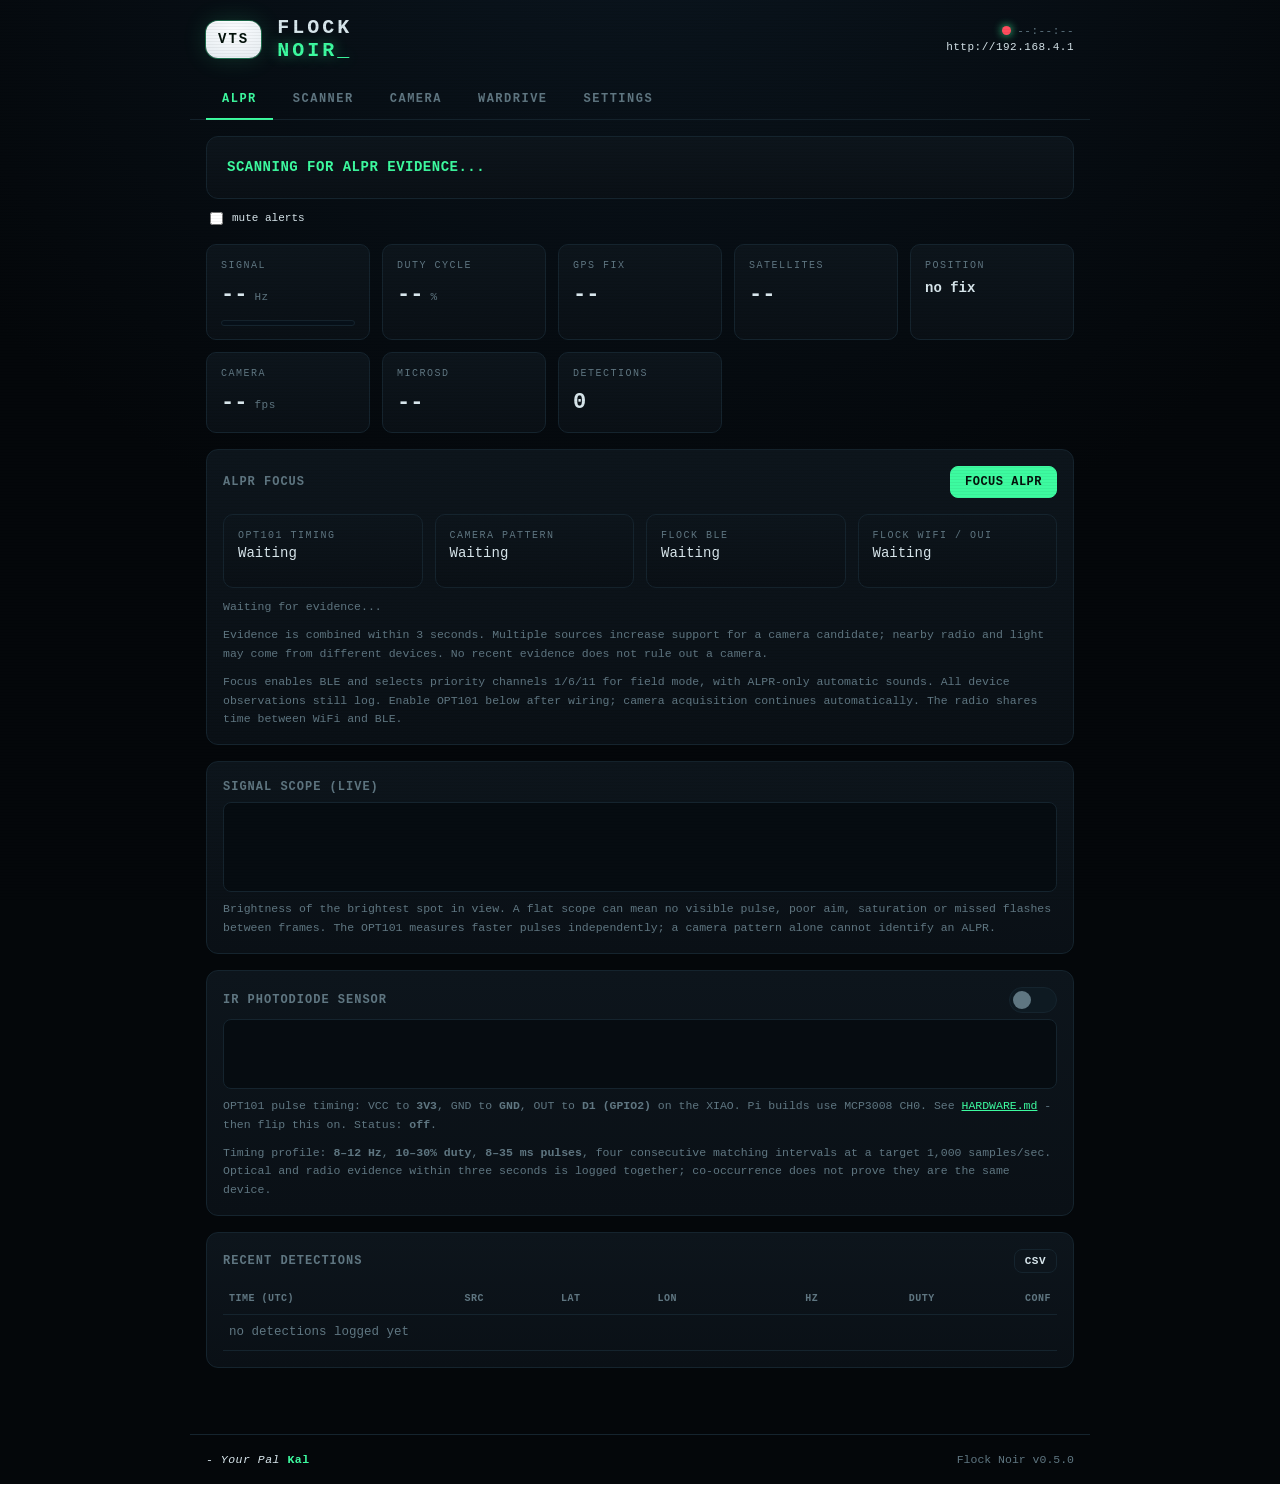
==== commit 669ee543: "Add XIAO web flasher, ALPR evidence fusion and dedicated general scanner" ====
--- a/web/index.html
+++ b/web/index.html
@@ -36,7 +36,7 @@
 @keyframes blink{50%{opacity:0}}
 
 /* ---- tabs ---- */
-.tabs{display:flex;gap:4px;border-bottom:1px solid var(--line);max-width:900px;margin:6px auto 0;padding:0 16px}
+.tabs{display:flex;flex-wrap:wrap;gap:4px;border-bottom:1px solid var(--line);max-width:900px;margin:6px auto 0;padding:0 16px}
 .tab{appearance:none;background:none;border:0;color:var(--mut);font:600 12px var(--mono);letter-spacing:1.5px;
  padding:12px 16px;cursor:pointer;border-bottom:2px solid transparent;margin-bottom:-1px}
 .tab:hover{color:var(--ink)}
@@ -158,7 +158,8 @@
 </header>
 
 <div class="tabs">
-  <button class="tab on" data-tab="detector">DETECTOR</button>
+  <button class="tab on" data-tab="detector">ALPR</button>
+  <button class="tab" data-tab="scanner">SCANNER</button>
   <button class="tab" data-tab="camera">CAMERA</button>
   <button class="tab" data-tab="wardrive">WARDRIVE</button>
   <button class="tab" data-tab="settings">SETTINGS</button>
@@ -168,7 +169,7 @@
   <!-- ============ DETECTOR ============ -->
   <section id="detector">
     <div id="banner" class="banner clear">
-      <span id="bannerTxt">SCANNING FOR ALPR / DEVICE SIGNATURES + IR...</span></div>
+      <span id="bannerTxt">SCANNING FOR ALPR EVIDENCE...</span></div>
 
     <div style="display:flex;align-items:center;gap:16px;margin-top:10px;font-size:11px;color:var(--mut);flex-wrap:wrap">
       <label class="radio" style="color:var(--ink)"><input type="checkbox" id="mute"> mute alerts</label>
@@ -187,15 +188,28 @@
       <div class="tile"><div class="k">Detections</div><div class="v" id="count">0</div></div>
     </div>
 
+    <div class="card" id="fusionCard">
+      <div class="row-head"><strong>ALPR focus</strong><span style="flex:1"></span><button class="btn primary" id="alprProfile">FOCUS ALPR</button></div>
+      <div class="hint" id="profileState"></div>
+      <div class="grid">
+        <div class="tile"><div class="k">OPT101 timing</div><div id="fusionIr">Waiting</div><div class="hint" id="readyIr"></div></div>
+        <div class="tile"><div class="k">Camera pattern</div><div id="fusionCamera">Waiting</div><div class="hint" id="readyCamera"></div></div>
+        <div class="tile"><div class="k">Flock BLE</div><div id="fusionBle">Waiting</div><div class="hint" id="readyBle"></div></div>
+        <div class="tile"><div class="k">Flock WiFi / OUI</div><div id="fusionWifi">Waiting</div><div class="hint" id="readyWifi"></div></div>
+      </div>
+      <div class="hint" id="fusionSummary">Waiting for evidence...</div>
+      <div class="hint">Evidence is combined within 3 seconds. Multiple sources increase support for a camera candidate; nearby radio and light may come from different devices. No recent evidence does not rule out a camera.</div>
+      <div class="hint">Focus enables BLE and selects priority channels 1/6/11 for field mode, with ALPR-only automatic sounds. All device observations still log. Enable OPT101 below after wiring; camera acquisition continues automatically. The radio shares time between WiFi and BLE.</div>
+    </div>
+
     <div class="card" id="detectorRadioCard" hidden>
-      <div class="row-head"><strong>ALPR / device detections</strong><span style="flex:1"></span>
+      <div class="row-head"><strong>ALPR radio candidates</strong><span style="flex:1"></span>
         <a class="btn sm" href="/api/log" download>CSV</a>
         <a class="btn sm" href="/api/radio/log" download>EVENT LOG</a></div>
       <div class="hint" id="detectorRadioHealth"></div>
       <div style="overflow-x:auto"><table><thead><tr><th>Device / name</th><th>Evidence</th><th>RSSI</th><th>Age</th></tr></thead>
         <tbody id="detectorRadioRows"></tbody></table></div>
-      <div class="hint">Flock-You WiFi/BLE rules, Axon, Meta, Flipper Zero and Pineapple candidates are enabled automatically.
-        Device types have separate sounds, configurable in Settings. Tier 1 is a weak hint; signatures can be shared or spoofed.</div>
+      <div class="hint">Flock-You OUI, probe and BLE rules run alongside optical detection. Other device types are in Scanner. Tier 1 is a weak hint; signatures can be shared or spoofed.</div>
     </div>
 
     <div class="card">
@@ -264,8 +278,16 @@
     </div>
   </section>
 
-  <!-- ============ WARDRIVE ============ -->
-  <section id="wardrive" hidden>
+  <section id="scanner" hidden>
+    <div class="banner clear" id="generalBanner"><span id="generalBannerTxt">SCANNING FOR DEVICE SIGNATURES...</span></div>
+    <div class="card">
+      <div class="row-head"><strong>General scan</strong><span style="flex:1"></span><button class="btn primary" id="generalProfile">USE GENERAL ALERTS</button></div>
+      <div class="hint" id="generalProfileState"></div>
+      <div class="hint">ALPR / Flock, Axon, Ring, Meta glasses, Flipper Zero, WiFi Pineapple, Biscuit and drone signatures. Each has an editable sound in Settings.</div>
+      <div class="hint">Pineapple Pager is covered only when it advertises a recognizable Pineapple-family network name. This cannot identify the Pager model, silent devices or renamed networks. Biscuit uses its advertised name; matching name + service is stronger evidence.</div>
+      <div class="field"><label for="deviceFilter">Show devices</label><select id="deviceFilter"><option value="all">All matches</option><option value="alpr">ALPR / Flock</option><option value="axon">Axon</option><option value="ring">Ring</option><option value="meta">Meta</option><option value="flipper">Flipper</option><option value="pineapple">Pineapple family / Pager candidates</option><option value="biscuit">Biscuit</option><option value="drone">Drones</option></select></div>
+      <a class="btn sm" href="/api/log" download>DETECTION CSV</a>
+    </div>
     <div class="card" id="radioCard" hidden>
       <div class="row-head"><strong>Radio intelligence</strong><span style="flex:1"></span><span id="radioHealth" class="dim"></span></div>
       <div class="hint" id="radioModeHint">Passive WiFi and BLE signatures, drone Remote ID, and IR evidence in one session.
@@ -298,6 +320,11 @@
       <div class="hint">Inspired by <a href="https://colonelpanic.tech/" target="_blank" rel="noopener">Colonel Panic</a> and
         <a href="https://github.com/colonelpanichacks/oui-spy-unified-blue" target="_blank" rel="noopener">OUI Spy Unified Blue</a>.</div>
     </div>
+  </section>
+
+  <!-- ============ WARDRIVE ============ -->
+  <section id="wardrive" hidden>
+    <div class="hint">Camera, OPT101 and radio detection keep running while wardriving. Set channel hopping in the <a href="#" id="wardriveScanner">Scanner tab</a>.</div>
     <div class="card">
       <div class="row-head"><strong>WiFi wardriver (WiGLE)</strong>
         <span style="flex:1"></span>
@@ -352,7 +379,7 @@
 <footer>
   <span class="sig">- Your Pal <b>Kal</b></span>
   <span class="spacer"></span>
-  <span>Flock Noir v0.4.4</span>
+  <span>Flock Noir v0.5.0</span>
 </footer>
 
 <div class="toast" id="toast"></div>
@@ -380,7 +407,7 @@
 }
 
 /* ---- tabs ---- */
-const SECTIONS=['detector','camera','wardrive','settings'];
+const SECTIONS=['detector','scanner','camera','wardrive','settings'];
 $$('.tab').forEach(b=>b.onclick=()=>{
   $$('.tab').forEach(x=>x.classList.toggle('on',x===b));
   SECTIONS.forEach(s=>$('#'+s).hidden = b.dataset.tab!==s);
@@ -446,9 +473,24 @@
       $('#bannerTxt').textContent=(s.radioNearby?'IR + RADIO NEARBY':'IR TIMING MATCH')+'  -  '+fmt(s.irFreq,1)+' Hz, '+fmt(s.irDuty*100,0)+'% duty';}
     else if(s.detected){b.className='banner alert';
       $('#bannerTxt').textContent='CAMERA PULSE PATTERN  -  '+fmt(s.freq,1)+' Hz, '+fmt(s.duty*100,0)+'% duty, conf '+fmt(s.confidence,2);}
-    else if(s.radioAlert){b.className='banner alert';
-      $('#bannerTxt').textContent=(s.radioAlert.alpr?(s.radioAlert.assessment||'possible_camera').replaceAll('_',' ').toUpperCase()+' / ':'')+s.radioAlert.category.toUpperCase()+' - '+s.radioAlert.method+' (tier '+s.radioAlert.tier+')';}
-    else{b.className='banner clear';$('#bannerTxt').textContent='SCANNING FOR ALPR / DEVICE SIGNATURES + IR...';}
+    else if(s.alprAlert){b.className='banner alert';
+      $('#bannerTxt').textContent=(s.alprAlert.assessment||'possible_camera').replaceAll('_',' ').toUpperCase()+' / '+s.alprAlert.category.toUpperCase()+' - '+s.alprAlert.method+' (tier '+s.alprAlert.tier+')';}
+    else{b.className='banner clear';$('#bannerTxt').textContent='SCANNING FOR ALPR EVIDENCE...';}
+    const f=s.fusion||{}, ages=f.ageMs||[];
+    ['Ir','Camera','Ble','Wifi'].forEach((id,i)=>{
+      $('#fusion'+id).textContent=ages[i]==null?'No recent match':fmt(ages[i]/1000,1)+'s ago';
+      $('#fusion'+id).className=ages[i]==null?'dim':'ok';
+    });
+    $('#fusionSummary').textContent=(f.assessment||'no_recent_evidence').replaceAll('_',' ').toUpperCase()+
+      (f.mask?' | '+f.method+' | 3s window':'');
+    $('#readyIr').textContent=!s.irEn?'Off — enable after wiring':s.irClipped?'Clipping — reduce light':fmt(s.irSampleHz,0)+' samples/s — verify light response';
+    $('#readyCamera').textContent=s.cameraReady?fmt(s.fps,1)+' analysis fps':'Camera unavailable';
+    const focused=s.profile==='alpr';
+    $('#profileState').textContent=focused?'ALPR focus active — automatic sounds for camera candidates':'General alerts active — all device types can sound';
+    $('#generalProfileState').textContent=focused?'ALPR focus is active. Other devices still appear and log; select General alerts to hear their sounds.':'General alerts active. Optical and ALPR detection continue.';
+    const ga=s.radioAlert;
+    $('#generalBanner').className='banner '+(ga?'alert':'clear');
+    $('#generalBannerTxt').textContent=ga?ga.category.toUpperCase()+' — '+ga.method+' (tier '+ga.tier+')':'SCANNING FOR DEVICE SIGNATURES...';
     $('#freq').innerHTML=fmt(s.freq,1)+'<small> Hz</small>';
     $('#duty').innerHTML=fmt(s.duty*100,0)+'<small> %</small>';
     $('#conf').style.width=Math.round((s.confidence||0)*100)+'%';
@@ -521,6 +563,8 @@
       $('#radioBle').checked=r.ble;$('#radioCapture').checked=r.capture;
       $('#radioWatch').value=r.watch;$('#radioTarget').value=r.target;radioLoaded=true;
     }
+    $('#readyBle').textContent=r.ble && r.bleReady && r.bleScanning?'Scanning':r.ble?'Starting / unavailable':'Off';
+    $('#readyWifi').textContent=r.wifiReady?(r.mode==='field'?'Hopping '+(r.hop==='all'?'1–11':'1/6/11'):'Channel '+r.channel+' — field mode broadens coverage'):'Unavailable';
     $('#radioHealth').textContent=r.mode+' | channel '+r.channel;
     $('#radioCounts').textContent='Packets '+r.packets+' | queue drops '+r.dropped+' | SD errors '+r.logErrors+
       (r.wifiReady?'':' | WiFi unavailable')+(r.ble && !r.bleReady?' | BLE unavailable':'')+
@@ -528,19 +572,31 @@
     $('#detectorRadioHealth').textContent='Flock-You scanning | '+r.mode+' | channel '+r.channel+
       ' | radio events '+(r.events||0)+(r.wifiReady?'':' | WiFi unavailable')+
       (r.ble && r.bleReady?' | BLE scanning':' | BLE off / unavailable');
-    if(!$('#wardrive').hidden || !$('#detector').hidden){
+    if(!$('#scanner').hidden || !$('#detector').hidden){
       const devices=await (await fetch('/api/radio/devices',{cache:'no-store'})).json();
       const sorted=devices.sort((a,b)=>(b.alpr&&b.tier>=2?1:0)-(a.alpr&&a.tier>=2?1:0)||b.tier-a.tier||a.ageMs-b.ageMs);
       const render=d=>
         '<tr><td>'+escapeHtml(d.mac)+'<br><span class="dim">'+escapeHtml(d.protocol+' '+(d.name||d.droneId||''))+
         '</span></td><td>'+escapeHtml(d.category||'Advertisement')+'<br><span class="dim">'+escapeHtml(d.method)+
         ' (tier '+escapeHtml(d.tier)+')</span></td><td>'+escapeHtml(d.rssi)+' dBm</td><td>'+fmt(d.ageMs/1000,1)+'s</td></tr>';
-      $('#radioRows').innerHTML=sorted.slice(0,64).map(render).join('');
-      $('#detectorRadioRows').innerHTML=sorted.filter(d=>d.tier>0).slice(0,8).map(render).join('')||
+      const filter=$('#deviceFilter').value;
+      $('#radioRows').innerHTML=sorted.filter(d=>d.tier>0 && (filter==='all' || (filter==='alpr'?d.alpr:(d.category||'').toLowerCase().includes(filter)))).slice(0,64).map(render).join('')||'<tr><td colspan="4" class="dim">No matching devices yet</td></tr>';
+      $('#detectorRadioRows').innerHTML=sorted.filter(d=>d.alpr && d.tier>0).slice(0,8).map(render).join('')||
         '<tr><td colspan="4" class="dim">No matching radio devices yet</td></tr>';
     }
   }catch(e){}finally{radioBusy=false;}
 }
+async function setProfile(profile){
+  try{
+    const response=await fetch('/api/profile',{method:'POST',body:new URLSearchParams({profile})});
+    if(!response.ok)throw new Error();
+    radioLoaded=false;await pollRadio();await tick();toast(profile==='alpr'?'ALPR focus active':'General alerts active');
+  }catch(e){toast('Could not save detection profile');}
+}
+$('#alprProfile').onclick=()=>setProfile('alpr');
+$('#generalProfile').onclick=()=>setProfile('general');
+$('#deviceFilter').onchange=()=>pollRadio();
+$('#wardriveScanner').onclick=e=>{e.preventDefault();$('[data-tab=scanner]').click();};
 $('#radioSave').onclick=async()=>{
   const body=new URLSearchParams({mode:$('#radioMode').value,channel:$('#radioChannel').value,
     hop:$('#radioHop').value,
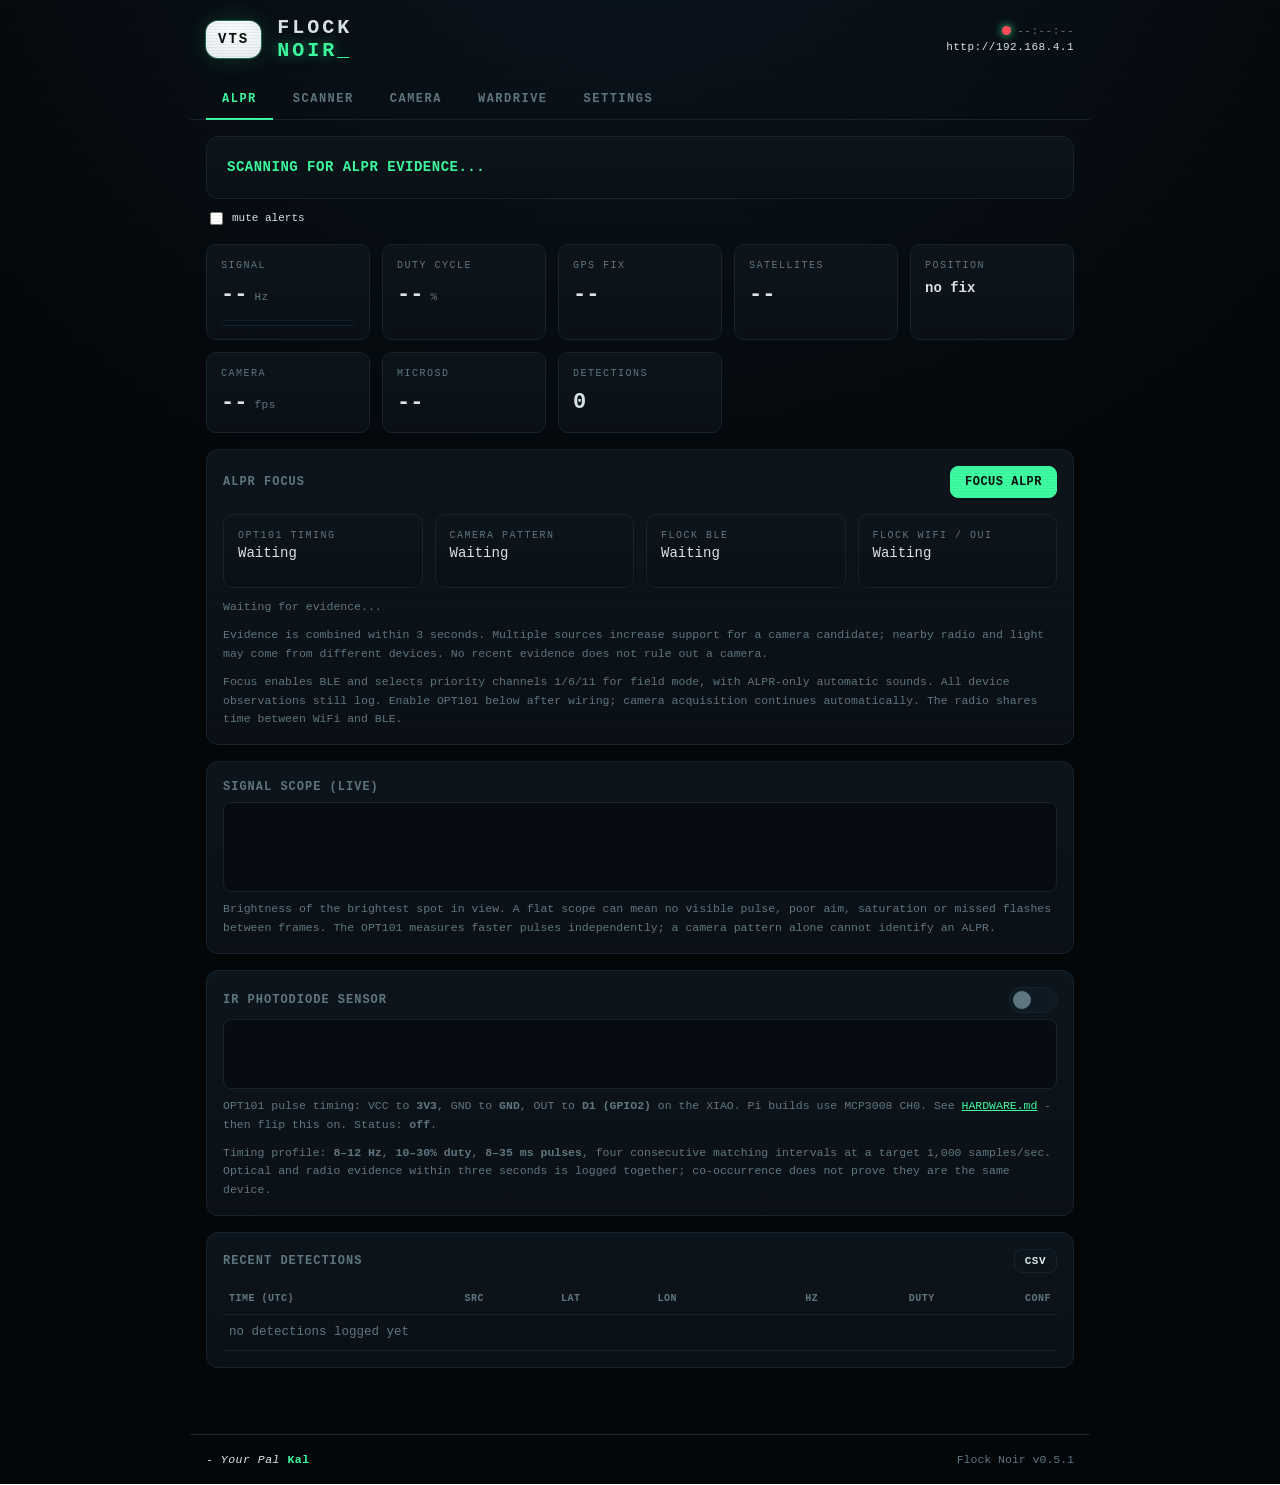
==== commit c8f5e2b0: "Preserve stronger recent radio evidence independently of weak hints" ====
--- a/web/index.html
+++ b/web/index.html
@@ -379,7 +379,7 @@
 <footer>
   <span class="sig">- Your Pal <b>Kal</b></span>
   <span class="spacer"></span>
-  <span>Flock Noir v0.5.0</span>
+  <span>Flock Noir v0.5.1</span>
 </footer>
 
 <div class="toast" id="toast"></div>
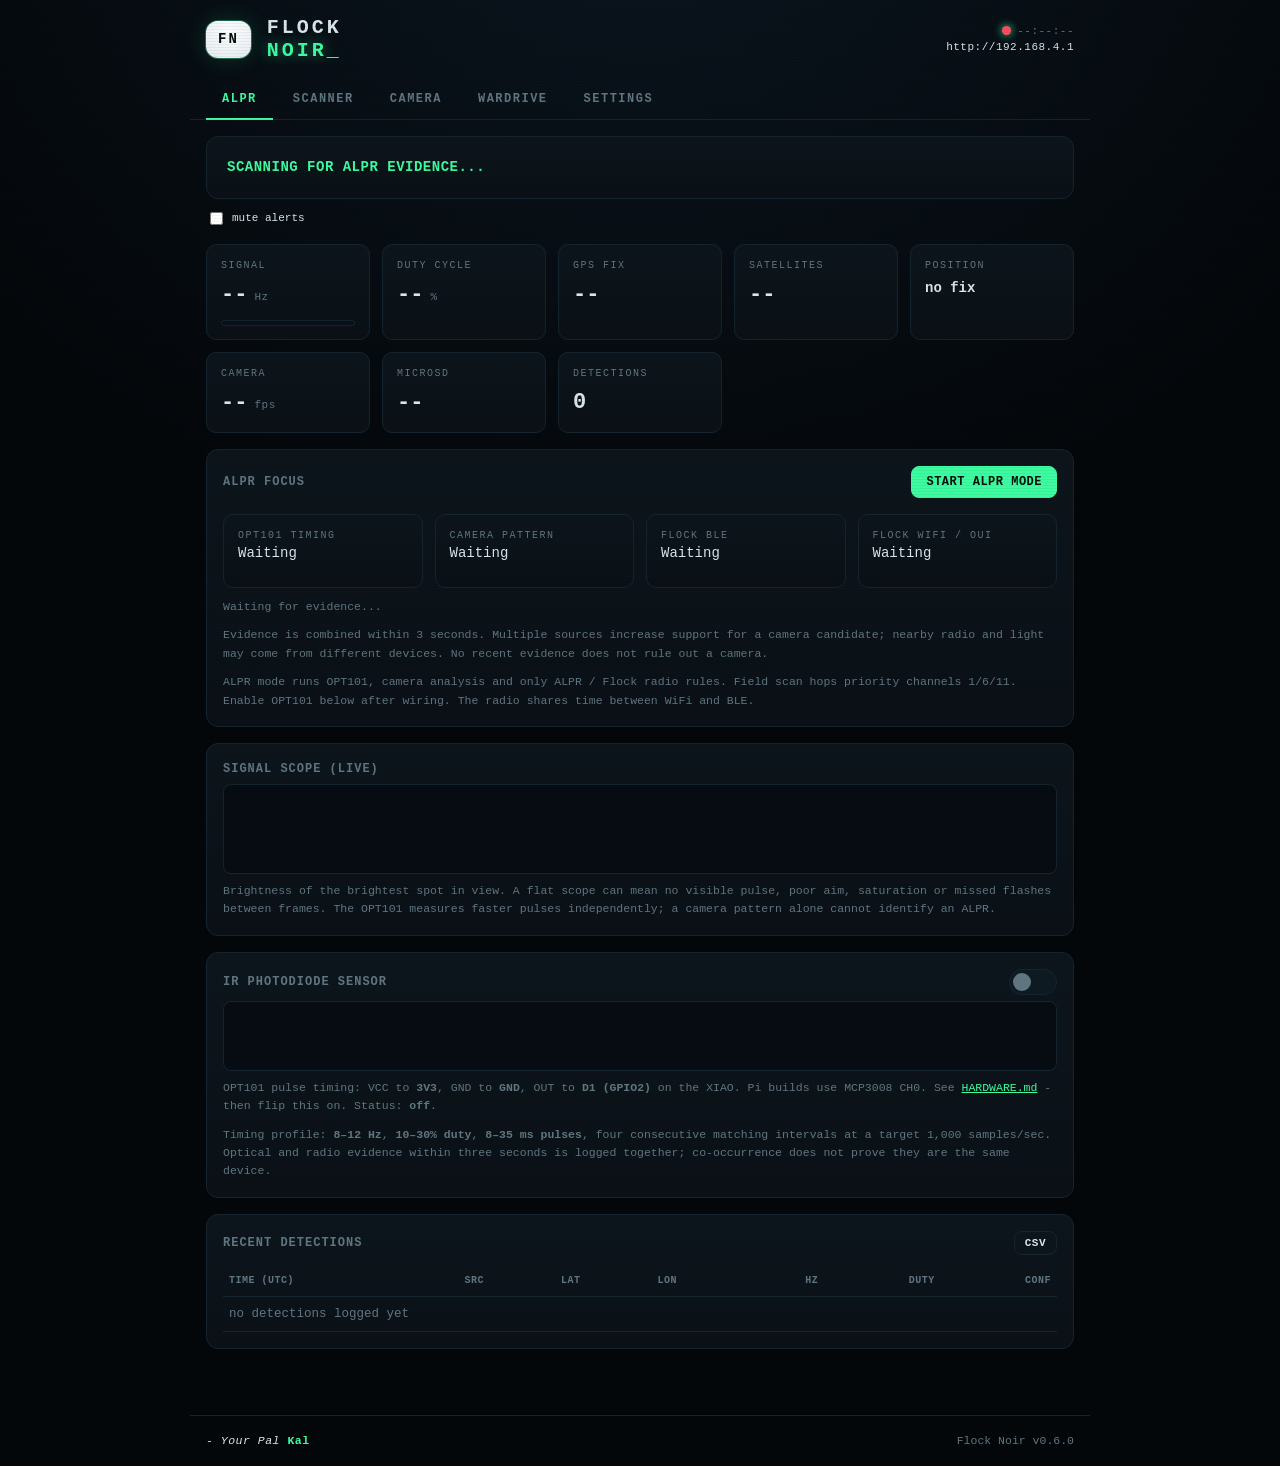
==== commit 7f9e1265: "Add exclusive XIAO scan modes, Axon watch and WiFi/BLE wardriving" ====
--- a/web/index.html
+++ b/web/index.html
@@ -146,7 +146,7 @@
 
 <header>
   <div class="brand-plate"><img src="/logo.png" alt="Flock Noir"
-       onerror="this.parentNode.innerHTML='<span style=&quot;color:#04120b;font-weight:800;letter-spacing:2px&quot;>VTS</span>'"></div>
+       onerror="this.parentNode.innerHTML='<span style=&quot;color:#04120b;font-weight:800;letter-spacing:2px&quot;>FN</span>'"></div>
   <div class="brand-txt">
     <span class="co">FLOCK</span>
     <span class="pr">NOIR<span class="cur">_</span></span>
@@ -160,12 +160,23 @@
 <div class="tabs">
   <button class="tab on" data-tab="detector">ALPR</button>
   <button class="tab" data-tab="scanner">SCANNER</button>
+  <button class="tab" data-tab="pig" hidden>PIG DETECTOR</button>
   <button class="tab" data-tab="camera">CAMERA</button>
   <button class="tab" data-tab="wardrive">WARDRIVE</button>
   <button class="tab" data-tab="settings">SETTINGS</button>
 </div>
 
 <div class="wrap">
+  <div class="card" id="modeCard" hidden>
+    <div class="row-head"><strong id="activeMode">Loading mode...</strong><span style="flex:1"></span>
+      <label class="radio"><input id="modeMute" type="checkbox"> mute alerts</label></div>
+    <div class="hint" id="modeResources"></div>
+    <div style="display:flex;gap:8px;flex-wrap:wrap;margin-top:10px">
+      <button class="btn sm" id="dashboardCoverage">DASHBOARD ON</button>
+      <button class="btn sm" id="fieldCoverage">FIELD SCAN · HOTSPOT OFF</button>
+      <span class="hint" id="coverageState"></span></div>
+    <div class="hint">Choosing a scan tab starts that mode. Camera and Settings leave it running. Hold BOOT for 1.5 seconds to restore the hotspot.</div>
+  </div>
   <!-- ============ DETECTOR ============ -->
   <section id="detector">
     <div id="banner" class="banner clear">
@@ -189,7 +200,7 @@
     </div>
 
     <div class="card" id="fusionCard">
-      <div class="row-head"><strong>ALPR focus</strong><span style="flex:1"></span><button class="btn primary" id="alprProfile">FOCUS ALPR</button></div>
+      <div class="row-head"><strong>ALPR focus</strong><span style="flex:1"></span><button class="btn primary" id="alprProfile">START ALPR MODE</button></div>
       <div class="hint" id="profileState"></div>
       <div class="grid">
         <div class="tile"><div class="k">OPT101 timing</div><div id="fusionIr">Waiting</div><div class="hint" id="readyIr"></div></div>
@@ -199,7 +210,7 @@
       </div>
       <div class="hint" id="fusionSummary">Waiting for evidence...</div>
       <div class="hint">Evidence is combined within 3 seconds. Multiple sources increase support for a camera candidate; nearby radio and light may come from different devices. No recent evidence does not rule out a camera.</div>
-      <div class="hint">Focus enables BLE and selects priority channels 1/6/11 for field mode, with ALPR-only automatic sounds. All device observations still log. Enable OPT101 below after wiring; camera acquisition continues automatically. The radio shares time between WiFi and BLE.</div>
+      <div class="hint">ALPR mode runs OPT101, camera analysis and only ALPR / Flock radio rules. Field scan hops priority channels 1/6/11. Enable OPT101 below after wiring. The radio shares time between WiFi and BLE.</div>
     </div>
 
     <div class="card" id="detectorRadioCard" hidden>
@@ -260,7 +271,7 @@
       <div class="cam-wrap" id="camWrap">
         <img id="cam" alt="">
         <div class="cam-hud"><span id="camState">OFFLINE</span><span class="grow"></span><span id="camFps"></span></div>
-        <div class="cam-mark"><img src="/logo.png" alt="VTS"></div>
+        <div class="cam-mark"><img src="/logo.png" alt="Flock Noir"></div>
       </div>
 
       <div class="rec-bar">
@@ -286,13 +297,13 @@
       <div class="hint">ALPR / Flock, Axon, Ring, Meta glasses, Flipper Zero, WiFi Pineapple, Biscuit and drone signatures. Each has an editable sound in Settings.</div>
       <div class="hint">Pineapple Pager is covered only when it advertises a recognizable Pineapple-family network name. This cannot identify the Pager model, silent devices or renamed networks. Biscuit uses its advertised name; matching name + service is stronger evidence.</div>
       <div class="field"><label for="deviceFilter">Show devices</label><select id="deviceFilter"><option value="all">All matches</option><option value="alpr">ALPR / Flock</option><option value="axon">Axon</option><option value="ring">Ring</option><option value="meta">Meta</option><option value="flipper">Flipper</option><option value="pineapple">Pineapple family / Pager candidates</option><option value="biscuit">Biscuit</option><option value="drone">Drones</option></select></div>
-      <a class="btn sm" href="/api/log" download>DETECTION CSV</a>
+      <a class="btn sm" href="/api/radio/log" download>DEVICE EVENTS</a>
     </div>
     <div class="card" id="radioCard" hidden>
       <div class="row-head"><strong>Radio intelligence</strong><span style="flex:1"></span><span id="radioHealth" class="dim"></span></div>
-      <div class="hint" id="radioModeHint">Passive WiFi and BLE signatures, drone Remote ID, and IR evidence in one session.
+      <div class="hint" id="radioModeHint">General mode scans WiFi / BLE signatures, watchlists and drone Remote ID. Optical analysis runs in ALPR mode.
         <b>Field mode turns off the hotspot</b> and hops the selected channels. Hold <b>BOOT for 1.5 seconds</b>
-        to restore this dashboard. IR sampling continues in both modes.</div>
+        to restore this dashboard. Radio coverage does not change the selected scan mode.</div>
       <div class="grid">
         <div class="field"><label for="radioMode">Radio mode</label><select id="radioMode"><option value="dashboard">Dashboard</option><option value="field">Field / channel hopping</option></select></div>
         <div class="field"><label for="radioChannel">Dashboard channel (1-11)</label><input id="radioChannel" type="number" min="1" max="11" value="1"></div>
@@ -322,19 +333,30 @@
     </div>
   </section>
 
+  <section id="pig" hidden>
+    <div class="banner clear" id="pigBanner"><span id="pigBannerTxt">PIG DETECTOR · AXON BLE</span></div>
+    <div class="card">
+      <div class="row-head"><strong>Axon body camera watch</strong><span style="flex:1"></span><button class="btn primary" id="pigProfile">START PIG DETECTOR</button></div>
+      <div class="hint">Continuously listens for Axon Bluetooth advertisements. WiFi detection, camera analysis, OPT101 sampling, wardriving and other device alerts stop in this mode.</div>
+      <div class="hint" id="pigHealth"></div>
+      <div class="hint">An Axon vendor match means a possible nearby Axon device; it does not prove a body camera or that it is recording. Silent devices cannot be detected. RSSI is signal strength, not distance.</div>
+      <div class="grid">
+        <div class="field"><label for="axonRepeat">Repeat siren while evidence is fresh (seconds)</label><input id="axonRepeat" type="number" min="5" max="60" value="10"></div>
+        <div class="field"><button class="btn" id="axonSave">SAVE REMINDER</button><div class="hint">5–60 seconds. Stops after 3 seconds without a matching advertisement. Change the Axon sound in Settings.</div></div>
+      </div>
+      <div style="overflow-x:auto"><table><thead><tr><th>Device / name</th><th>Evidence</th><th>RSSI</th><th>Age</th></tr></thead><tbody id="pigRows"></tbody></table></div>
+      <a class="btn sm" href="/api/radio/log" download>RADIO EVENT LOG</a>
+    </div>
+  </section>
+
   <!-- ============ WARDRIVE ============ -->
   <section id="wardrive" hidden>
-    <div class="hint">Camera, OPT101 and radio detection keep running while wardriving. Set channel hopping in the <a href="#" id="wardriveScanner">Scanner tab</a>.</div>
     <div class="card">
-      <div class="row-head"><strong>WiFi wardriver (WiGLE)</strong>
-        <span style="flex:1"></span>
+      <div class="row-head"><strong>WiFi + Bluetooth wardriver (WiGLE)</strong><span style="flex:1"></span>
         <label class="switch"><input type="checkbox" id="wdEn"><span class="slider"></span></label></div>
-      <div class="hint" style="margin-top:0">Logs nearby 2.4&nbsp;GHz WiFi APs to a
-        <b>separate</b> WiGLE-format CSV (<code>/wardrive/wigle_*.csv</code>), GPS-tagged -
-        upload straight to wigle.net. Runs alongside IR detection. Dashboard mode pauses
-        full-channel surveys while a phone is connected; current-channel sniffing continues.
-        In field mode, beacons are logged as the radio hops. Enable this toggle before driving.</div>
-
+      <div class="hint" style="margin-top:0">Wardrive only: nearby 2.4 GHz WiFi networks and Bluetooth Low Energy advertisements go to <code>/wardrive/wigle_*.csv</code>. Detection rules, automatic sounds and optical analysis are paused. The ESP32-S3 supports BLE, not Bluetooth Classic.</div>
+      <div class="hint">Use FIELD SCAN above for all-channel WiFi coverage (1–11); BLE continues. With a phone connected to the dashboard, WiFi reception stays on its current channel. Leaving this tab for another scan tab stops wardriving.</div>
+      <div class="hint">Rows require a fresh GPS fix, UTC, altitude and HDOP. Accuracy is an HDOP × 5 m estimate. Repeat observations are saved every 15 seconds per address; device names with line breaks are normalized for WiGLE.</div>
       <div class="grid">
         <div class="tile"><div class="k">APs (last scan)</div><div class="v" id="wdTotal">--</div></div>
         <div class="tile"><div class="k">New (last scan)</div><div class="v" id="wdNew">--</div></div>
@@ -343,7 +365,7 @@
       </div>
 
       <div style="margin-top:16px"><a class="btn" href="/api/wardrive.csv" download>WiGLE CSV</a></div>
-      <div class="hint" id="wdFixNote"></div>
+      <div class="hint" id="wdFixNote"></div><div class="hint" id="wdBreakdown"></div>
     </div>
   </section>
 
@@ -379,7 +401,7 @@
 <footer>
   <span class="sig">- Your Pal <b>Kal</b></span>
   <span class="spacer"></span>
-  <span>Flock Noir v0.5.1</span>
+  <span id="firmwareVersion">Flock Noir v0.6.0</span>
 </footer>
 
 <div class="toast" id="toast"></div>
@@ -407,13 +429,22 @@
 }
 
 /* ---- tabs ---- */
-const SECTIONS=['detector','scanner','camera','wardrive','settings'];
-$$('.tab').forEach(b=>b.onclick=()=>{
-  $$('.tab').forEach(x=>x.classList.toggle('on',x===b));
-  SECTIONS.forEach(s=>$('#'+s).hidden = b.dataset.tab!==s);
-  if(b.dataset.tab!=='camera') camStop();     // don't stream when not viewing
-  if(b.dataset.tab==='camera') loadRecs();
-  if(b.dataset.tab==='settings') loadSettings();
+const SECTIONS=['detector','scanner','pig','camera','wardrive','settings'];
+const MODE_NAMES={alpr:'ALPR',general:'GENERAL SCAN',axon:'PIG DETECTOR',wardrive:'WARDRIVE'};
+const MODE_TABS={detector:'alpr',scanner:'general',pig:'axon',wardrive:'wardrive'};
+let exclusiveModes=false,profileInitialized=false,profileBusy=false,activeProfile='';
+function showTab(tab){
+  $$('.tab').forEach(x=>x.classList.toggle('on',x.dataset.tab===tab));
+  SECTIONS.forEach(s=>$('#'+s).hidden=tab!==s);
+  if(tab!=='camera')camStop();
+  if(tab==='camera')loadRecs();
+  if(tab==='settings')loadSettings();
+}
+
+$$('.tab').forEach(b=>b.onclick=async()=>{
+  const tab=b.dataset.tab,profile=MODE_TABS[tab];
+  if(exclusiveModes && profile && profile!==activeProfile && !await setProfile(profile))return;
+  showTab(tab);pollRadio();
 });
 
 /* ---- recording ---- */
@@ -455,10 +486,12 @@
   if(camOn){$('#camBtn').innerHTML='STOP';$('#camState').textContent='LIVE';
     camT0=performance.now();camFrames=0;camNext();}
   else camStop();};
-$('#wdEn').onchange=()=>fetch('/api/wardrive',{method:'POST',
-  headers:{'Content-Type':'application/x-www-form-urlencoded'},
-  body:'en='+($('#wdEn').checked?'1':'0')});
+$('#wdEn').onchange=async()=>{
+  if(exclusiveModes){const enabled=$('#wdEn').checked;if(await setProfile(enabled?'wardrive':'general'))showTab(enabled?'wardrive':'scanner');return;}
+  await fetch('/api/wardrive',{method:'POST',body:new URLSearchParams({en:$('#wdEn').checked?'1':'0'})});
+};
 const post=(u,en)=>fetch(u,{method:'POST',headers:{'Content-Type':'application/x-www-form-urlencoded'},body:'en='+(en?'1':'0')});
+$('#modeMute').onchange=()=>post('/api/mute',$('#modeMute').checked);
 $('#mute').onchange=()=>post('/api/mute',$('#mute').checked);
 $('#irEn').onchange=()=>post('/api/irsensor',$('#irEn').checked);
 
@@ -467,12 +500,20 @@
 async function tick(){
   try{
     const s=await (await fetch('/api/status',{cache:'no-store'})).json();
+    if(s.version)$('#firmwareVersion').textContent='Flock Noir v'+s.version;
+    exclusiveModes=!!s.exclusiveModes;activeProfile=s.profile||'general';
+    $('#modeCard').hidden=!exclusiveModes;$('[data-tab=pig]').hidden=!exclusiveModes;
+    if(!profileInitialized && exclusiveModes){profileInitialized=true;showTab(Object.keys(MODE_TABS).find(t=>MODE_TABS[t]===activeProfile)||'detector');}
+    $('#activeMode').textContent=(MODE_NAMES[activeProfile]||activeProfile)+' ACTIVE';
+    $('#modeResources').textContent=({alpr:'OPT101 + camera + ALPR WiFi / BLE · ALPR CSV',general:'WiFi / BLE device signatures · device events · optics paused',axon:'Axon BLE only · repeating siren · optics and WiFi detection paused',wardrive:'WiFi + BLE survey · WiGLE CSV · detection alerts and optics paused'})[activeProfile]||'';
+    if(document.activeElement!==$('#modeMute'))$('#modeMute').checked=!!s.muted;
+    $('#recBtn').disabled=exclusiveModes && ['axon','wardrive'].includes(activeProfile);
     $('#led').style.background=(blink^=1)?'var(--green)':'var(--green-d)';
     const b=$('#banner');
     if(s.irDet){b.className='banner alert';
       $('#bannerTxt').textContent=(s.radioNearby?'IR + RADIO NEARBY':'IR TIMING MATCH')+'  -  '+fmt(s.irFreq,1)+' Hz, '+fmt(s.irDuty*100,0)+'% duty';}
     else if(s.detected){b.className='banner alert';
-      $('#bannerTxt').textContent='CAMERA PULSE PATTERN  -  '+fmt(s.freq,1)+' Hz, '+fmt(s.duty*100,0)+'% duty, conf '+fmt(s.confidence,2);}
+      $('#bannerTxt').textContent=(s.cameraAliased?'CAMERA ALIAS CANDIDATE  -  ':'CAMERA PULSE PATTERN  -  ')+fmt(s.freq,1)+' Hz, '+fmt(s.duty*100,0)+'% duty, conf '+fmt(s.confidence,2);}
     else if(s.alprAlert){b.className='banner alert';
       $('#bannerTxt').textContent=(s.alprAlert.assessment||'possible_camera').replaceAll('_',' ').toUpperCase()+' / '+s.alprAlert.category.toUpperCase()+' - '+s.alprAlert.method+' (tier '+s.alprAlert.tier+')';}
     else{b.className='banner clear';$('#bannerTxt').textContent='SCANNING FOR ALPR EVIDENCE...';}
@@ -483,14 +524,17 @@
     });
     $('#fusionSummary').textContent=(f.assessment||'no_recent_evidence').replaceAll('_',' ').toUpperCase()+
       (f.mask?' | '+f.method+' | 3s window':'');
-    $('#readyIr').textContent=!s.irEn?'Off — enable after wiring':s.irClipped?'Clipping — reduce light':fmt(s.irSampleHz,0)+' samples/s — verify light response';
-    $('#readyCamera').textContent=s.cameraReady?fmt(s.fps,1)+' analysis fps':'Camera unavailable';
+    $('#readyIr').textContent=s.irPaused?'Paused by scan mode':!s.irEn?'Off — enable after wiring':s.irClipped?'Clipping — reduce light':fmt(s.irSampleHz,0)+' samples/s — verify light response';
+    $('#readyCamera').textContent=exclusiveModes && !s.opticalActive?'Analysis paused by mode':s.cameraReady?fmt(s.fps,1)+' analysis fps':'Camera unavailable';
     const focused=s.profile==='alpr';
-    $('#profileState').textContent=focused?'ALPR focus active — automatic sounds for camera candidates':'General alerts active — all device types can sound';
-    $('#generalProfileState').textContent=focused?'ALPR focus is active. Other devices still appear and log; select General alerts to hear their sounds.':'General alerts active. Optical and ALPR detection continue.';
+    $('#profileState').textContent=focused?'ALPR focus active — OPT101 + camera + ALPR radio detection':'ALPR mode inactive. Select this scan tab or START ALPR MODE to use all sensors.';
+    $('#generalProfileState').textContent=activeProfile==='general'?'General alerts active — radio signatures only':'General mode inactive. Select Scanner to start general radio detection.';
     const ga=s.radioAlert;
     $('#generalBanner').className='banner '+(ga?'alert':'clear');
     $('#generalBannerTxt').textContent=ga?ga.category.toUpperCase()+' — '+ga.method+' (tier '+ga.tier+')':'SCANNING FOR DEVICE SIGNATURES...';
+    const axon=activeProfile==='axon' && ga && ga.category.startsWith('Axon') && ga.ageMs<=3000?ga:null;
+    $('#pigBanner').className='banner '+(axon?'alert':'clear');
+    $('#pigBannerTxt').textContent=axon?'POSSIBLE AXON BODY CAMERA NEARBY · '+axon.rssi+' dBm · '+axon.method:activeProfile==='axon'?'LISTENING FOR AXON BLE · NO RECENT MATCH':'PIG DETECTOR INACTIVE';
     $('#freq').innerHTML=fmt(s.freq,1)+'<small> Hz</small>';
     $('#duty').innerHTML=fmt(s.duty*100,0)+'<small> %</small>';
     $('#conf').style.width=Math.round((s.confidence||0)*100)+'%';
@@ -507,7 +551,7 @@
     if(document.activeElement!==$('#irEn'))$('#irEn').checked=!!s.irEn;
     drawWaveOn('irwave',s.irWave||[],s.irDet?'#ff4d5e':'#57b6ff');
     $('#irMeta').textContent=(s.irEn?('amp '+(s.irAmp??0)+'  |  '+fmt(s.irFreq,1)+' Hz'):'');
-    $('#irStat').innerHTML = !s.irEn ? 'off'
+    $('#irStat').innerHTML = s.irPaused?'paused by mode':!s.irEn ? 'off'
       : (s.irDet ? '<span class="no">PULSE DETECTED</span>'
         : (s.irPresent ? '<span class="ok">sampling - verify response to light</span>'
           : '<span style="color:var(--amber)">armed - no sensor signal</span>'));
@@ -521,7 +565,7 @@
     $('#sysInfo').textContent='uptime '+hh+'h '+mm+'m  |  SD '+(s.sdFree??'?')+'/'+(s.sdTotal??'?')+' MB free';
     $('#fps').innerHTML=fmt(s.fps,0)+'<small> fps</small>';
     $('#sd').innerHTML=s.sd?'<span class="ok">ready</span>':'<span class="no">no card</span>';
-    $('#count').textContent=(s.logged||0)+(s.radioEvents||0);
+    $('#count').textContent=exclusiveModes?(s.logged||0):(s.logged||0)+(s.radioEvents||0);
     // recording button/state
     if(s.rec){$('#recBtn').classList.add('on');
       $('#recBtn').innerHTML='STOP '+(s.recSecs||0)+'s';
@@ -534,6 +578,7 @@
     $('#wdStat').innerHTML=s.wd?(s.wdScan?'<span class="ok">scanning</span>':'<span class="ok">on</span>'):'<span class="dim">off</span>';
     if(document.activeElement!==$('#wdEn'))$('#wdEn').checked=!!s.wd;
     $('#wdFixNote').innerHTML=s.fix?'':'<b class="no">No GPS fix</b> - WiGLE logging waits for a current position fix.';
+    $('#wdBreakdown').textContent='WiFi rows '+(s.wdWifiLogged||0)+' | BLE rows '+(s.wdBleLogged||0)+' | SD errors '+(s.wdErrors||0)+' | observations waiting for valid GPS '+(s.wdNoFix||0);
     if(s.time)$('#clock').textContent=s.time.replace('T',' ').replace('Z','');
     const rows=$('#rows');
     if(s.recent&&s.recent.length){rows.innerHTML=s.recent.map(a=>
@@ -564,21 +609,25 @@
       $('#radioWatch').value=r.watch;$('#radioTarget').value=r.target;radioLoaded=true;
     }
     $('#readyBle').textContent=r.ble && r.bleReady && r.bleScanning?'Scanning':r.ble?'Starting / unavailable':'Off';
-    $('#readyWifi').textContent=r.wifiReady?(r.mode==='field'?'Hopping '+(r.hop==='all'?'1–11':'1/6/11'):'Channel '+r.channel+' — field mode broadens coverage'):'Unavailable';
+    $('#readyWifi').textContent=r.exclusiveModes && !r.wifiScanning?'Paused in Pig Detector':r.wifiReady?(r.mode==='field'?'Hopping '+(r.hop==='all'?'1–11':'1/6/11'):'Channel '+r.channel+' — field mode broadens coverage'):'Unavailable';
+    $('#coverageState').textContent=r.mode==='field'?'Field coverage active':'Dashboard channel '+r.channel;
+    $('#pigHealth').textContent=r.profile==='axon'?(r.bleScanning?'Scanning continuously':'BLE restarting / unavailable')+' | requested receive window '+r.bleWindowMs+'/'+r.bleIntervalMs+' ms'+(r.mode==='field'?' | WiFi off':' | shared with dashboard'):'Pig Detector is inactive';
+    if(document.activeElement!==$('#axonRepeat'))$('#axonRepeat').value=r.axonReminderSeconds||10;
     $('#radioHealth').textContent=r.mode+' | channel '+r.channel;
-    $('#radioCounts').textContent='Packets '+r.packets+' | queue drops '+r.dropped+' | SD errors '+r.logErrors+
+    $('#radioCounts').textContent='WiFi frames '+(r.wifiFramesSeen??r.packets)+' | BLE ads '+(r.bleAdvertisementsSeen??'?')+' | queued '+r.packets+' | queue drops '+r.dropped+' | SD errors '+r.logErrors+
       (r.wifiReady?'':' | WiFi unavailable')+(r.ble && !r.bleReady?' | BLE unavailable':'')+
       (r.captureFull?' | Capture limit reached':'')+(r.detail?' | '+r.detail:'');
-    $('#detectorRadioHealth').textContent='Flock-You scanning | '+r.mode+' | channel '+r.channel+
+    $('#detectorRadioHealth').textContent='Flock-You scanning | '+(r.wifiFramesSeen??r.packets)+' WiFi frames / '+(r.bleAdvertisementsSeen??'?')+' BLE ads | '+r.mode+' | channel '+r.channel+
       ' | radio events '+(r.events||0)+(r.wifiReady?'':' | WiFi unavailable')+
       (r.ble && r.bleReady?' | BLE scanning':' | BLE off / unavailable');
-    if(!$('#scanner').hidden || !$('#detector').hidden){
+    if(!$('#scanner').hidden || !$('#detector').hidden || !$('#pig').hidden){
       const devices=await (await fetch('/api/radio/devices',{cache:'no-store'})).json();
       const sorted=devices.sort((a,b)=>(b.alpr&&b.tier>=2?1:0)-(a.alpr&&a.tier>=2?1:0)||b.tier-a.tier||a.ageMs-b.ageMs);
       const render=d=>
         '<tr><td>'+escapeHtml(d.mac)+'<br><span class="dim">'+escapeHtml(d.protocol+' '+(d.name||d.droneId||''))+
         '</span></td><td>'+escapeHtml(d.category||'Advertisement')+'<br><span class="dim">'+escapeHtml(d.method)+
         ' (tier '+escapeHtml(d.tier)+')</span></td><td>'+escapeHtml(d.rssi)+' dBm</td><td>'+fmt(d.ageMs/1000,1)+'s</td></tr>';
+      $('#pigRows').innerHTML=sorted.filter(d=>d.protocol==='BLE' && (d.category||'').startsWith('Axon')).map(render).join('')||'<tr><td colspan="4" class="dim">No Axon matches yet</td></tr>';
       const filter=$('#deviceFilter').value;
       $('#radioRows').innerHTML=sorted.filter(d=>d.tier>0 && (filter==='all' || (filter==='alpr'?d.alpr:(d.category||'').toLowerCase().includes(filter)))).slice(0,64).map(render).join('')||'<tr><td colspan="4" class="dim">No matching devices yet</td></tr>';
       $('#detectorRadioRows').innerHTML=sorted.filter(d=>d.alpr && d.tier>0).slice(0,8).map(render).join('')||
@@ -587,16 +636,34 @@
   }catch(e){}finally{radioBusy=false;}
 }
 async function setProfile(profile){
+  if(profileBusy)return false;profileBusy=true;
   try{
     const response=await fetch('/api/profile',{method:'POST',body:new URLSearchParams({profile})});
     if(!response.ok)throw new Error();
-    radioLoaded=false;await pollRadio();await tick();toast(profile==='alpr'?'ALPR focus active':'General alerts active');
-  }catch(e){toast('Could not save detection profile');}
+    activeProfile=profile;radioLoaded=false;
+    await tick();await pollRadio();toast((MODE_NAMES[profile]||profile)+' active');return true;
+  }catch(e){toast('Mode change failed — previous mode remains active');return false;}
+  finally{profileBusy=false;}
 }
 $('#alprProfile').onclick=()=>setProfile('alpr');
 $('#generalProfile').onclick=()=>setProfile('general');
+$('#pigProfile').onclick=()=>setProfile('axon');
+$('#axonSave').onclick=async()=>{
+  try{
+    const response=await fetch('/api/axon',{method:'POST',body:new URLSearchParams({repeatSeconds:$('#axonRepeat').value})});
+    toast(response.ok?'Axon reminder saved':'Choose 5–60 seconds');
+  }catch(e){toast('Could not save Axon reminder');}
+};
+async function coverage(mode){
+  try{
+    const response=await fetch('/api/coverage',{method:'POST',body:new URLSearchParams({mode})});
+    if(!response.ok)throw new Error();
+    toast(mode==='field'?'Hotspot off shortly — hold BOOT 1.5s to return':'Dashboard enabled');
+  }catch(e){toast('Could not change radio coverage');}
+}
+$('#dashboardCoverage').onclick=()=>coverage('dashboard');
+$('#fieldCoverage').onclick=()=>coverage('field');
 $('#deviceFilter').onchange=()=>pollRadio();
-$('#wardriveScanner').onclick=e=>{e.preventDefault();$('[data-tab=scanner]').click();};
 $('#radioSave').onclick=async()=>{
   const body=new URLSearchParams({mode:$('#radioMode').value,channel:$('#radioChannel').value,
     hop:$('#radioHop').value,
